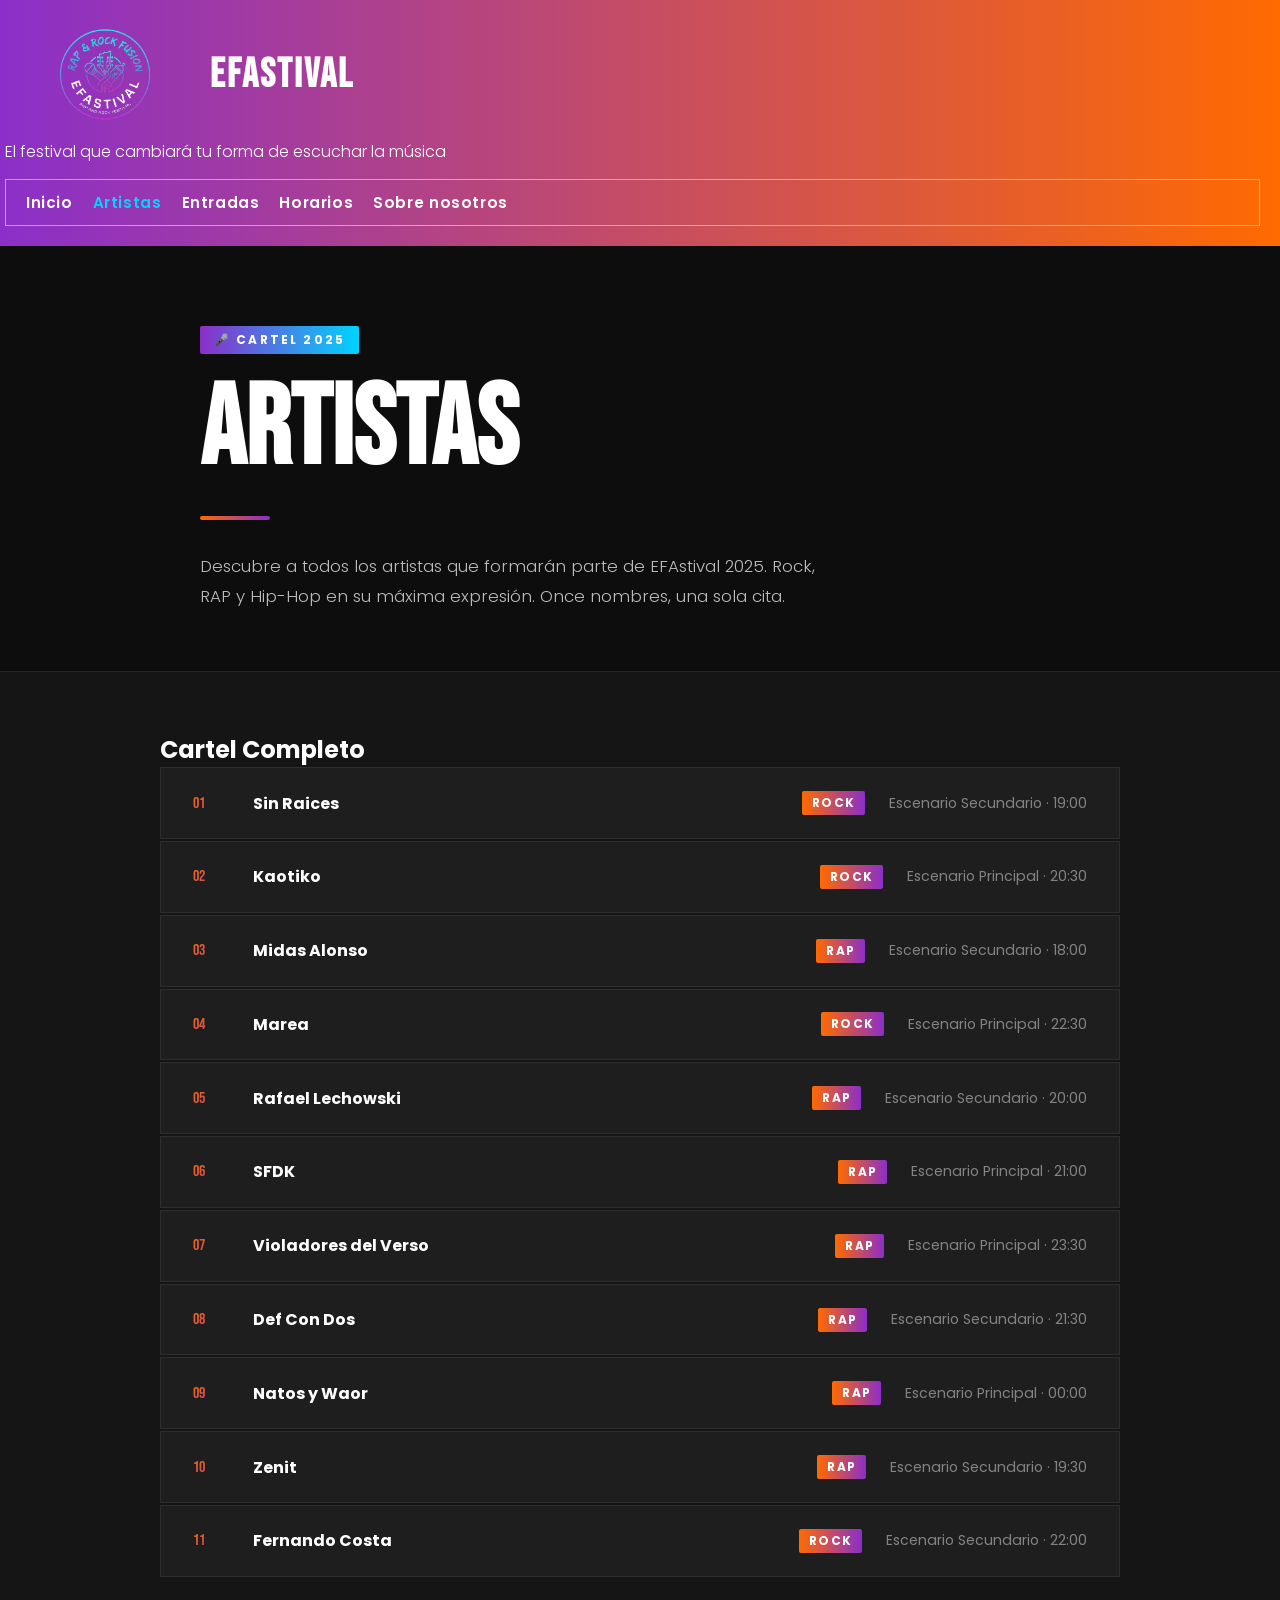
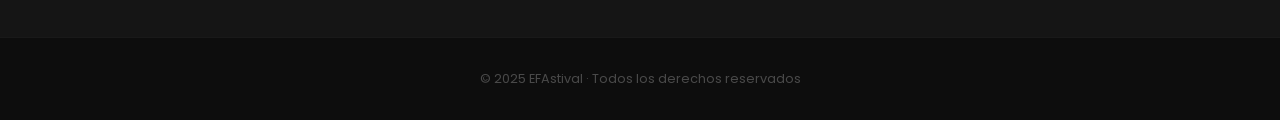
==== artistas.html @ 300b20e7 "Creo artistas.hmtl y le doy formato temporal y sujeto a cambios" ====
<!DOCTYPE html>
<html id="paginaArtistas" lang="es">
<head>
    <meta charset="UTF-8">
    <meta name="viewport" content="width=device-width, initial-scale=1.0">
    <title>EFAstival — Artistas</title>
    <link id="fuenteGoogle" href="https://fonts.googleapis.com/css2?family=Bebas+Neue&family=Poppins:wght@300;400;600;700&display=swap" rel="stylesheet">
    <link id="estilosPrincipales" rel="stylesheet" href="Css/styles.css">
</head>
<body id="cuerpo">

    <!-- HEADER -->
    <header id="cabecera">
        <div id="cabeceraTop">
            <img id="imgLogo" src="img/Gemini_Generated_Image_ssu0tbssu0tbssu0-removebg-preview.png" alt="Logo Efastival" />
            <h1 id="TituloPrincipal">EFASTIVAL</h1>
        </div>
        <p id="subtituloHeader">El festival que cambiará tu forma de escuchar la música</p>
        <nav id="navegacion">
            <ul id="menuNav">
                <li id="navInicio"><a id="enlaceInicio" href="index.html">Inicio</a></li>
                <li id="navArtistas"><a id="enlaceArtistas" href="artistas.html" class="nav-activo">Artistas</a></li>
                <li id="navEntradas"><a id="enlaceEntradas" href="entradas.html">Entradas</a></li>
                <li id="navHorarios"><a id="enlaceHorarios" href="horarios.html">Horarios</a></li>
                <li id="navSobreNosotros"><a id="enlaceSobreNosotros" href="sobreNosotros.html">Sobre nosotros</a></li>
            </ul>
        </nav>
    </header>

    <!-- HERO ARTISTAS -->
    <main id="contenidoArtistas">
        <span id="artistasEtiqueta">🎤 Cartel 2025</span>
        <h1 id="artistasTitulo">Artistas</h1>
        <div id="artistasDivisor"></div>
        <p id="artistasTexto">Descubre a todos los artistas que formarán parte de EFAstival 2025. Rock, RAP y Hip-Hop en su máxima expresión. Once nombres, una sola cita.</p>
    </main>

    <!-- SECCIÓN ARTISTAS -->
    <section id="seccionArtistas">
        <div id="artistasContenedor">
            <h2 id="artistasListaTitulo">Cartel Completo</h2>
            <ul id="listaArtistas">

                <li id="artistaSinRaices">
                    <span id="nombreSinRaices" class="artista-nombre">Sin Raices</span>
                    <span id="generoSinRaices" class="artista-genero">Rock</span>
                    <span id="escenarioSinRaices" class="artista-escenario">Escenario Secundario · 19:00</span>
                </li>

                <li id="artistaKaotiko">
                    <span id="nombreKaotiko" class="artista-nombre">Kaotiko</span>
                    <span id="generoKaotiko" class="artista-genero">Rock</span>
                    <span id="escenarioKaotiko" class="artista-escenario">Escenario Principal · 20:30</span>
                </li>

                <li id="artistaMidasAlonso">
                    <span id="nombreMidasAlonso" class="artista-nombre">Midas Alonso</span>
                    <span id="generoMidasAlonso" class="artista-genero">RAP</span>
                    <span id="escenarioMidasAlonso" class="artista-escenario">Escenario Secundario · 18:00</span>
                </li>

                <li id="artistaMarea">
                    <span id="nombreMarea" class="artista-nombre">Marea</span>
                    <span id="generoMarea" class="artista-genero">Rock</span>
                    <span id="escenarioMarea" class="artista-escenario">Escenario Principal · 22:30</span>
                </li>

                <li id="artistaRafaelLechowski">
                    <span id="nombreRafaelLechowski" class="artista-nombre">Rafael Lechowski</span>
                    <span id="generoRafaelLechowski" class="artista-genero">RAP</span>
                    <span id="escenarioRafaelLechowski" class="artista-escenario">Escenario Secundario · 20:00</span>
                </li>

                <li id="artistaSFDK">
                    <span id="nombreSFDK" class="artista-nombre">SFDK</span>
                    <span id="generoSFDK" class="artista-genero">RAP</span>
                    <span id="escenarioSFDK" class="artista-escenario">Escenario Principal · 21:00</span>
                </li>

                <li id="artistaVioladores">
                    <span id="nombreVioladores" class="artista-nombre">Violadores del Verso</span>
                    <span id="generoVioladores" class="artista-genero">RAP</span>
                    <span id="escenarioVioladores" class="artista-escenario">Escenario Principal · 23:30</span>
                </li>

                <li id="artistaDefConDos">
                    <span id="nombreDefConDos" class="artista-nombre">Def Con Dos</span>
                    <span id="generoDefConDos" class="artista-genero">RAP</span>
                    <span id="escenarioDefConDos" class="artista-escenario">Escenario Secundario · 21:30</span>
                </li>

                <li id="artistaNatosWaor">
                    <span id="nombreNatosWaor" class="artista-nombre">Natos y Waor</span>
                    <span id="generoNatosWaor" class="artista-genero">RAP</span>
                    <span id="escenarioNatosWaor" class="artista-escenario">Escenario Principal · 00:00</span>
                </li>

                <li id="artistaZenit">
                    <span id="nombreZenit" class="artista-nombre">Zenit</span>
                    <span id="generoZenit" class="artista-genero">RAP</span>
                    <span id="escenarioZenit" class="artista-escenario">Escenario Secundario · 19:30</span>
                </li>

                <li id="artistaFernandoCosta">
                    <span id="nombreFernandoCosta" class="artista-nombre">Fernando Costa</span>
                    <span id="generoFernandoCosta" class="artista-genero">Rock</span>
                    <span id="escenarioFernandoCosta" class="artista-escenario">Escenario Secundario · 22:00</span>
                </li>

            </ul>
        </div>
    </section>

    <!-- FOOTER -->
    <footer id="piePagina">
        <p id="copyright">© 2025 EFAstival · Todos los derechos reservados</p>
    </footer>

</body>
</html>
---- Css/styles.css ----
/* ============================================
   EFASTIVAL — styles.css
   ============================================ */

/* ── VARIABLES ── */
:root {
    --purple: #8b2fc9;
    --cyan: #00d4ff;
    --orange: #ff6a00;
    --white: #ffffff;
}

/* ── RESET ── */
* {
    margin: 0;
    padding: 0;
    box-sizing: border-box;
}

/* ── BODY ── */
#cuerpo {
    font-family: 'Poppins', sans-serif;
    background-color: #0d0d0d;
    color: var(--white);
    overflow-x: hidden;
}

/* ── HEADER ── */
#cabecera {
    display: flex;
    flex-direction: column;
    padding: 20px 20px 20px 5px;
    background: linear-gradient(270deg, #8b2fc9, #00d4ff, #ff6a00, #8b2fc9);
    background-size: 300% 300%;
    animation: gradiente 15s ease infinite;
}

#cabeceraTop {
    display: flex;
    align-items: center;
    gap: 5px;
}

#imgLogo {
    width: 200px;
    height: auto;
}

#TituloPrincipal {
    font-family: 'Bebas Neue', cursive;
    font-size: 2.5rem;
    margin: 0;
    letter-spacing: 0.05em;
}

#subtituloHeader {
    margin-top: 10px;
    font-size: 1rem;
    font-weight: 300;
}

/* ── NAV ── */
#navegacion {
    margin-top: 15px;
    border: 1px solid rgba(255, 255, 255, 0.5);
    padding: 10px 20px;
}

#menuNav {
    list-style: none;
    margin: 0;
    padding: 0;
    display: flex;
    gap: 20px;
}

#navInicio a,
#navArtistas a,
#navEntradas a,
#navHorarios a,
#navSobreNosotros a {
    text-decoration: none;
    color: inherit;
    font-weight: 600;
    font-size: 0.95rem;
    letter-spacing: 0.04em;
    transition: opacity 0.2s;
}

#navInicio a:hover,
#navArtistas a:hover,
#navEntradas a:hover,
#navHorarios a:hover,
#navSobreNosotros a:hover {
    opacity: 0.75;
}

/* ── MAIN / HERO ── */
#contenidoPrincipal {
    padding: 80px 40px 60px;
    max-width: 960px;
    margin: 0 auto;
}

#heroEtiqueta {
    display: inline-block;
    background: linear-gradient(90deg, var(--purple), var(--cyan));
    font-size: 0.75rem;
    font-weight: 700;
    letter-spacing: 0.18em;
    text-transform: uppercase;
    padding: 5px 14px;
    border-radius: 2px;
    margin-bottom: 1.5rem;
    animation: fadeIn 0.6s both;
}

#heroTitulo {
    font-family: 'Bebas Neue', cursive;
    font-size: clamp(3.5rem, 9vw, 7rem);
    line-height: 0.95;
    letter-spacing: 0.03em;
    text-transform: uppercase;
    animation: slideUp 0.8s cubic-bezier(0.16, 1, 0.3, 1) both;
    background: linear-gradient(90deg, var(--white) 40%, var(--cyan));
    -webkit-background-clip: text;
    -webkit-text-fill-color: transparent;
    background-clip: text;
}

#heroDivisor {
    width: 70px;
    height: 4px;
    background: linear-gradient(90deg, var(--orange), var(--purple));
    margin: 2rem 0;
    border-radius: 2px;
    animation: expandLine 0.9s 0.3s cubic-bezier(0.16, 1, 0.3, 1) both;
}

#heroTexto {
    max-width: 620px;
    font-size: 1.05rem;
    line-height: 1.75;
    color: rgba(255, 255, 255, 0.72);
    font-weight: 300;
    animation: slideUp 0.8s 0.15s cubic-bezier(0.16, 1, 0.3, 1) both;
}

#heroTagline {
    margin-top: 1.2rem;
    font-size: 0.9rem;
    font-weight: 700;
    letter-spacing: 0.14em;
    text-transform: uppercase;
    background: linear-gradient(90deg, var(--orange), var(--cyan));
    -webkit-background-clip: text;
    -webkit-text-fill-color: transparent;
    background-clip: text;
    animation: slideUp 0.8s 0.25s cubic-bezier(0.16, 1, 0.3, 1) both;
}

/* ── SECCIÓN FECHAS ── */
#seccionFechas {
    padding: 60px 40px;
    background: rgba(255, 255, 255, 0.03);
    border-top: 1px solid rgba(255, 255, 255, 0.07);
}

#fechasContenedor {
    max-width: 960px;
    margin: 0 auto;
}

#fechasTitulo {
    font-family: 'Bebas Neue', cursive;
    font-size: clamp(2rem, 5vw, 3.5rem);
    letter-spacing: 0.06em;
    text-transform: uppercase;
    margin-bottom: 2.5rem;
    position: relative;
    display: inline-block;
}

#fechasTitulo::after {
    content: '';
    position: absolute;
    bottom: -8px;
    left: 0;
    width: 100%;
    height: 3px;
    background: linear-gradient(90deg, var(--orange), var(--purple), transparent);
    border-radius: 2px;
}

#listaFechas {
    list-style: none;
    display: grid;
    gap: 2px;
    counter-reset: item;
}

#fechaZaragoza,
#fechaSevilla,
#fechaAlicante,
#fechaMadrid {
    counter-increment: item;
    background: rgba(255, 255, 255, 0.04);
    border: 1px solid rgba(255, 255, 255, 0.07);
    padding: 1.4rem 2rem;
    display: flex;
    align-items: center;
    gap: 1.5rem;
    font-size: 1.1rem;
    cursor: default;
    transition: background 0.25s, border-color 0.25s, transform 0.25s;
    position: relative;
    overflow: hidden;
}

#fechaZaragoza::before,
#fechaSevilla::before,
#fechaAlicante::before,
#fechaMadrid::before {
    content: counter(item, decimal-leading-zero);
    font-family: 'Bebas Neue', cursive;
    font-size: 1rem;
    letter-spacing: 0.1em;
    background: linear-gradient(135deg, var(--orange), var(--purple));
    -webkit-background-clip: text;
    -webkit-text-fill-color: transparent;
    background-clip: text;
    min-width: 36px;
}

#fechaZaragoza::after,
#fechaSevilla::after,
#fechaAlicante::after,
#fechaMadrid::after {
    content: '→';
    position: absolute;
    right: 2rem;
    opacity: 0;
    transform: translateX(-8px);
    transition: opacity 0.25s, transform 0.25s;
    color: var(--cyan);
}

#fechaZaragoza:hover,
#fechaSevilla:hover,
#fechaAlicante:hover,
#fechaMadrid:hover {
    background: rgba(139, 47, 201, 0.12);
    border-color: rgba(0, 212, 255, 0.3);
    transform: translateX(6px);
}

#fechaZaragoza:hover::after,
#fechaSevilla:hover::after,
#fechaAlicante:hover::after,
#fechaMadrid:hover::after {
    opacity: 1;
    transform: translateX(0);
}

/* Ciudades */
#ciudadZaragoza,
#ciudadSevilla,
#ciudadAlicante,
#ciudadMadrid {
    font-weight: 700;
    color: var(--white);
}

/* Fechas */
#dataZaragoza,
#dataSevilla,
#dataAlicante,
#dataMadrid {
    margin-left: auto;
    margin-right: 2.5rem;
    color: rgba(255, 255, 255, 0.45);
    font-size: 0.88rem;
    letter-spacing: 0.07em;
}

/* ── FOOTER ── */
#piePagina {
    text-align: center;
    padding: 2rem;
    border-top: 1px solid rgba(255, 255, 255, 0.05);
}

#copyright {
    font-size: 0.8rem;
    color: rgba(255, 255, 255, 0.25);
}

/* ── ANIMACIONES ── */
@keyframes gradiente {
    0%   { background-position: 0% 50%; }
    50%  { background-position: 100% 50%; }
    100% { background-position: 0% 50%; }
}

@keyframes slideUp {
    from { opacity: 0; transform: translateY(28px); }
    to   { opacity: 1; transform: translateY(0); }
}

@keyframes expandLine {
    from { width: 0; opacity: 0; }
    to   { width: 70px; opacity: 1; }
}

@keyframes fadeIn {
    from { opacity: 0; }
    to   { opacity: 1; }
}

/* ── RESPONSIVE ── */
@media (max-width: 600px) {
    #contenidoPrincipal,
    #seccionFechas {
        padding-left: 20px;
        padding-right: 20px;
    }

    #dataZaragoza,
    #dataSevilla,
    #dataAlicante,
    #dataMadrid {
        display: none;
    }

    #menuNav {
        flex-wrap: wrap;
        gap: 12px;
    }
}
/* ── HORARIOS ── */
#contenidoHorarios {
    padding: 80px 40px 60px;
    max-width: 960px;
    margin: 0 auto;
}

#horariosEtiqueta {
    display: inline-block;
    background: linear-gradient(90deg, var(--purple), var(--cyan));
    font-size: 0.75rem;
    font-weight: 700;
    letter-spacing: 0.18em;
    text-transform: uppercase;
    padding: 5px 14px;
    border-radius: 2px;
    margin-bottom: 1.5rem;
}

#horariosTitulo {
    font-family: 'Bebas Neue', cursive;
    font-size: clamp(3rem, 8vw, 6rem);
    line-height: 0.95;
    letter-spacing: 0.03em;
    background: linear-gradient(90deg, var(--white) 40%, var(--cyan));
    -webkit-background-clip: text;
    -webkit-text-fill-color: transparent;
    background-clip: text;
}

#horariosDivisor {
    width: 70px;
    height: 4px;
    background: linear-gradient(90deg, var(--orange), var(--purple));
    margin: 2rem 0;
    border-radius: 2px;
}

.horario-dia {
    margin-bottom: 3rem;
}

.dia-titulo {
    font-family: 'Bebas Neue', cursive;
    font-size: 1.8rem;
    letter-spacing: 0.06em;
    color: var(--cyan);
    margin-bottom: 1rem;
    border-bottom: 1px solid rgba(255,255,255,0.1);
    padding-bottom: 0.5rem;
}

.lista-horario {
    list-style: none;
    display: grid;
    gap: 2px;
}

.horario-item {
    display: flex;
    align-items: center;
    gap: 1.5rem;
    padding: 1.2rem 2rem;
    background: rgba(255,255,255,0.04);
    border: 1px solid rgba(255,255,255,0.07);
    transition: background 0.25s, border-color 0.25s, transform 0.25s;
}

.horario-item:hover {
    background: rgba(139, 47, 201, 0.12);
    border-color: rgba(0, 212, 255, 0.3);
    transform: translateX(6px);
}

.horario-hora {
    font-family: 'Bebas Neue', cursive;
    font-size: 1.2rem;
    color: var(--cyan);
    min-width: 60px;
    letter-spacing: 0.05em;
}

.horario-artista {
    font-weight: 600;
    font-size: 1rem;
    flex: 1;
}

.horario-escenario {
    font-size: 0.8rem;
    font-weight: 300;
    color: rgba(255,255,255,0.45);
    letter-spacing: 0.07em;
}

/* Enlace activo en nav */
.nav-activo {
    color: var(--cyan) !important;
}

@media (max-width: 600px) {
    #contenidoHorarios {
        padding-left: 20px;
        padding-right: 20px;
    }
    .horario-escenario {
        display: none;
    }
    .horario-item {
        padding: 1rem;
    }
}

/* ── SOBRE NOSOTROS ── */
#contenidoSobre {
    padding: 80px 40px 60px;
    max-width: 960px;
    margin: 0 auto;
}

#sobreEtiqueta {
    display: inline-block;
    background: linear-gradient(90deg, var(--purple), var(--cyan));
    font-size: 0.75rem;
    font-weight: 700;
    letter-spacing: 0.18em;
    text-transform: uppercase;
    padding: 5px 14px;
    border-radius: 2px;
    margin-bottom: 1.5rem;
    animation: fadeIn 0.6s both;
}

#sobreTitulo {
    font-family: 'Bebas Neue', cursive;
    font-size: clamp(3rem, 8vw, 6rem);
    line-height: 0.95;
    letter-spacing: 0.03em;
    text-transform: uppercase;
    animation: slideUp 0.8s cubic-bezier(0.16, 1, 0.3, 1) both;
    background: linear-gradient(90deg, var(--white) 40%, var(--cyan));
    -webkit-background-clip: text;
    -webkit-text-fill-color: transparent;
    background-clip: text;
}

#sobreDivisor {
    width: 70px;
    height: 4px;
    background: linear-gradient(90deg, var(--orange), var(--purple));
    margin: 2rem 0;
    border-radius: 2px;
    animation: expandLine 0.9s 0.3s cubic-bezier(0.16, 1, 0.3, 1) both;
}

#sobreIntro {
    max-width: 680px;
    font-size: 1.05rem;
    line-height: 1.75;
    color: rgba(255, 255, 255, 0.72);
    font-weight: 300;
    margin-bottom: 4rem;
    animation: slideUp 0.8s 0.15s cubic-bezier(0.16, 1, 0.3, 1) both;
}

/* ── MISIÓN / VISIÓN / VALORES ── */
#seccionMision {
    padding: 60px 40px;
    background: rgba(255, 255, 255, 0.03);
    border-top: 1px solid rgba(255, 255, 255, 0.07);
    border-bottom: 1px solid rgba(255, 255, 255, 0.07);
}

#misionContenedor {
    max-width: 960px;
    margin: 0 auto;
    display: grid;
    grid-template-columns: repeat(auto-fit, minmax(260px, 1fr));
    gap: 2px;
}

.mision-card {
    background: rgba(255, 255, 255, 0.04);
    border: 1px solid rgba(255, 255, 255, 0.07);
    padding: 2rem;
    transition: background 0.25s, border-color 0.25s, transform 0.25s;
}

.mision-card:hover {
    background: rgba(139, 47, 201, 0.12);
    border-color: rgba(0, 212, 255, 0.3);
    transform: translateY(-4px);
}

.mision-icono {
    font-size: 2rem;
    margin-bottom: 1rem;
    display: block;
}

.mision-titulo {
    font-family: 'Bebas Neue', cursive;
    font-size: 1.6rem;
    letter-spacing: 0.06em;
    color: var(--cyan);
    margin-bottom: 0.75rem;
}

.mision-texto {
    font-size: 0.95rem;
    line-height: 1.7;
    color: rgba(255, 255, 255, 0.65);
    font-weight: 300;
}

/* ── EQUIPO ── */
#seccionEquipo {
    padding: 60px 40px;
    max-width: 960px;
    margin: 0 auto;
}

#equipoTitulo {
    font-family: 'Bebas Neue', cursive;
    font-size: clamp(2rem, 5vw, 3.5rem);
    letter-spacing: 0.06em;
    text-transform: uppercase;
    margin-bottom: 2.5rem;
    position: relative;
    display: inline-block;
}

#equipoTitulo::after {
    content: '';
    position: absolute;
    bottom: -8px;
    left: 0;
    width: 100%;
    height: 3px;
    background: linear-gradient(90deg, var(--orange), var(--purple), transparent);
    border-radius: 2px;
}

#listaEquipo {
    list-style: none;
    display: grid;
    gap: 2px;
    counter-reset: miembro;
}

.equipo-miembro {
    counter-increment: miembro;
    background: rgba(255, 255, 255, 0.04);
    border: 1px solid rgba(255, 255, 255, 0.07);
    padding: 1.4rem 2rem;
    display: flex;
    align-items: center;
    gap: 1.5rem;
    transition: background 0.25s, border-color 0.25s, transform 0.25s;
    position: relative;
    overflow: hidden;
}

.equipo-miembro::before {
    content: counter(miembro, decimal-leading-zero);
    font-family: 'Bebas Neue', cursive;
    font-size: 1rem;
    letter-spacing: 0.1em;
    background: linear-gradient(135deg, var(--orange), var(--purple));
    -webkit-background-clip: text;
    -webkit-text-fill-color: transparent;
    background-clip: text;
    min-width: 36px;
}

.equipo-miembro::after {
    content: '→';
    position: absolute;
    right: 2rem;
    opacity: 0;
    transform: translateX(-8px);
    transition: opacity 0.25s, transform 0.25s;
    color: var(--cyan);
}

.equipo-miembro:hover {
    background: rgba(139, 47, 201, 0.12);
    border-color: rgba(0, 212, 255, 0.3);
    transform: translateX(6px);
}

.equipo-miembro:hover::after {
    opacity: 1;
    transform: translateX(0);
}

.miembro-nombre {
    font-weight: 700;
    color: var(--white);
    font-size: 1rem;
    flex: 1;
}

.miembro-rol {
    margin-left: auto;
    margin-right: 2.5rem;
    color: rgba(255, 255, 255, 0.45);
    font-size: 0.88rem;
    letter-spacing: 0.07em;
}

@media (max-width: 600px) {
    #contenidoSobre,
    #seccionMision,
    #seccionEquipo {
        padding-left: 20px;
        padding-right: 20px;
    }

    .miembro-rol {
        display: none;
    }

    #misionContenedor {
        grid-template-columns: 1fr;
    }
}

.spotify-sidebar{

    width: 300px;
    background-color: #121212; 
    padding: 15px;
    border-radius: 12px;
    box-shadow: 0px 4px 10px rgba(0, 0, 0, 0.3);
    color: #fff;
    align-items: right;

}

/* ── ENTRADAS ── */
#contenidoEntradas {
    padding: 80px 40px 60px;
    max-width: 960px;
    margin: 0 auto;
}

#tituloEntradas {
    font-family: 'Bebas Neue', cursive;
    font-size: clamp(3rem, 8vw, 6rem);
    line-height: 0.95;
    letter-spacing: 0.03em;
    text-transform: uppercase;
    animation: slideUp 0.8s cubic-bezier(0.16, 1, 0.3, 1) both;
    background: linear-gradient(90deg, var(--white) 40%, var(--cyan));
    -webkit-background-clip: text;
    -webkit-text-fill-color: transparent;
    background-clip: text;
    margin-bottom: 2.5rem;
}

/* ── Subtítulos de sección ── */
#entradasSolaFecha,
#entradasAbono {
    margin-bottom: 60px;
}

#entradasAbono {
    margin-top: 60px;
    padding-top: 60px;
    border-top: 1px solid rgba(255, 255, 255, 0.07);
}

#tituloSolaFecha,
#tituloAbonos {
    font-family: 'Bebas Neue', cursive;
    font-size: clamp(1.8rem, 4vw, 2.8rem);
    letter-spacing: 0.06em;
    text-transform: uppercase;
    margin-bottom: 1.5rem;
    position: relative;
    display: inline-block;
    color: var(--white);
}

#tituloSolaFecha::after,
#tituloAbonos::after {
    content: '';
    position: absolute;
    bottom: -6px;
    left: 0;
    width: 100%;
    height: 3px;
    background: linear-gradient(90deg, var(--orange), var(--purple), transparent);
    border-radius: 2px;
}

/* ── Tablas ── */
#tablaEntradas,
#tablaAbonos {
    width: 100%;
    border-collapse: collapse;
    font-size: 0.95rem;
    animation: fadeIn 0.6s 0.2s both;
}

#tablaEntradas th,
#tablaAbonos th {
    font-family: 'Bebas Neue', cursive;
    font-size: 1.1rem;
    letter-spacing: 0.1em;
    text-transform: uppercase;
    text-align: left;
    padding: 1rem 1.5rem;
    background: rgba(255, 255, 255, 0.06);
    border-bottom: 2px solid rgba(0, 212, 255, 0.4);
    color: var(--cyan);
}

#tablaEntradas td,
#tablaAbonos td {
    padding: 1.2rem 1.5rem;
    border-bottom: 1px solid rgba(255, 255, 255, 0.07);
    color: rgba(255, 255, 255, 0.72);
    font-weight: 300;
    line-height: 1.6;
    vertical-align: top;
}

#tablaEntradas td:first-child,
#tablaAbonos td:first-child {
    font-weight: 700;
    color: var(--white);
    white-space: nowrap;
}

#tablaEntradas td:nth-child(2),
#tablaAbonos td:nth-child(2) {
    font-family: 'Bebas Neue', cursive;
    font-size: 1.3rem;
    letter-spacing: 0.05em;
    background: linear-gradient(135deg, var(--orange), var(--purple));
    -webkit-background-clip: text;
    -webkit-text-fill-color: transparent;
    background-clip: text;
    white-space: nowrap;
}

#tablaEntradas tr:not(:first-child),
#tablaAbonos tr:not(:first-child) {
    background: rgba(255, 255, 255, 0.03);
    border: 1px solid rgba(255, 255, 255, 0.07);
    transition: background 0.25s, border-color 0.25s;
}

#tablaEntradas tr:not(:first-child):hover,
#tablaAbonos tr:not(:first-child):hover {
    background: rgba(139, 47, 201, 0.12);
    border-color: rgba(0, 212, 255, 0.3);
}

@media (max-width: 600px) {
    #contenidoEntradas {
        padding-left: 20px;
        padding-right: 20px;
    }

    #entradasAbono {
        margin-top: 40px;
        padding-top: 40px;
    }

    #tablaEntradas th,
    #tablaEntradas td,
    #tablaAbonos th,
    #tablaAbonos td {
        padding: 0.9rem 1rem;
    }

    #tablaEntradas th:last-child,
    #tablaEntradas td:last-child,
    #tablaAbonos th:last-child,
    #tablaAbonos td:last-child {
        display: none;
    }
}
/* ── ARTISTAS ── */
#contenidoArtistas {
    padding: 80px 40px 60px;
    max-width: 960px;
    margin: 0 auto;
}

#artistasEtiqueta {
    display: inline-block;
    background: linear-gradient(90deg, var(--purple), var(--cyan));
    font-size: 0.75rem;
    font-weight: 700;
    letter-spacing: 0.18em;
    text-transform: uppercase;
    padding: 5px 14px;
    border-radius: 2px;
    margin-bottom: 1.5rem;
}

#artistasTitulo {
    font-family: 'Bebas Neue', cursive;
    font-size: clamp(3.5rem, 9vw, 7rem);
    line-height: 0.95;
    background: linear-gradient(90deg, var(--white) 40%, var(--cyan));
    -webkit-background-clip: text;
    -webkit-text-fill-color: transparent;
    background-clip: text;
}

#artistasDivisor {
    width: 70px;
    height: 4px;
    background: linear-gradient(90deg, var(--orange), var(--purple));
    margin: 2rem 0;
    border-radius: 2px;
}

#artistasTexto {
    max-width: 620px;
    font-size: 1.05rem;
    line-height: 1.75;
    color: rgba(255, 255, 255, 0.72);
    font-weight: 300;
}

#seccionArtistas {
    padding: 60px 40px;
    background: rgba(255, 255, 255, 0.03);
    border-top: 1px solid rgba(255, 255, 255, 0.07);
}

#artistasContenedor {
    max-width: 960px;
    margin: 0 auto;
}

#listaArtistas {
    list-style: none;
    display: grid;
    gap: 2px;
    counter-reset: artista;
}

#listaArtistas li {
    counter-increment: artista;
    background: rgba(255, 255, 255, 0.04);
    border: 1px solid rgba(255, 255, 255, 0.07);
    padding: 1.4rem 2rem;
    display: flex;
    align-items: center;
    gap: 1.5rem;
    transition: background 0.25s, border-color 0.25s, transform 0.25s;
}

#listaArtistas li::before {
    content: counter(artista, decimal-leading-zero);
    font-family: 'Bebas Neue', cursive;
    font-size: 1rem;
    background: linear-gradient(135deg, var(--orange), var(--purple));
    -webkit-background-clip: text;
    -webkit-text-fill-color: transparent;
    background-clip: text;
    min-width: 36px;
}

#listaArtistas li:hover {
    background: rgba(139, 47, 201, 0.12);
    border-color: rgba(0, 212, 255, 0.3);
    transform: translateX(6px);
}

.artista-nombre {
    font-weight: 700;
    flex: 1;
}

.artista-genero {
    font-size: 0.75rem;
    font-weight: 700;
    letter-spacing: 0.1em;
    text-transform: uppercase;
    padding: 3px 10px;
    border-radius: 2px;
    background: linear-gradient(90deg, var(--orange), var(--purple));
}

.artista-escenario {
    color: rgba(255, 255, 255, 0.45);
    font-size: 0.88rem;
}

@media (max-width: 600px) {
    #contenidoArtistas,
    #seccionArtistas {
        padding-left: 20px;
        padding-right: 20px;
    }

    .artista-escenario {
        display: none;
    }
}
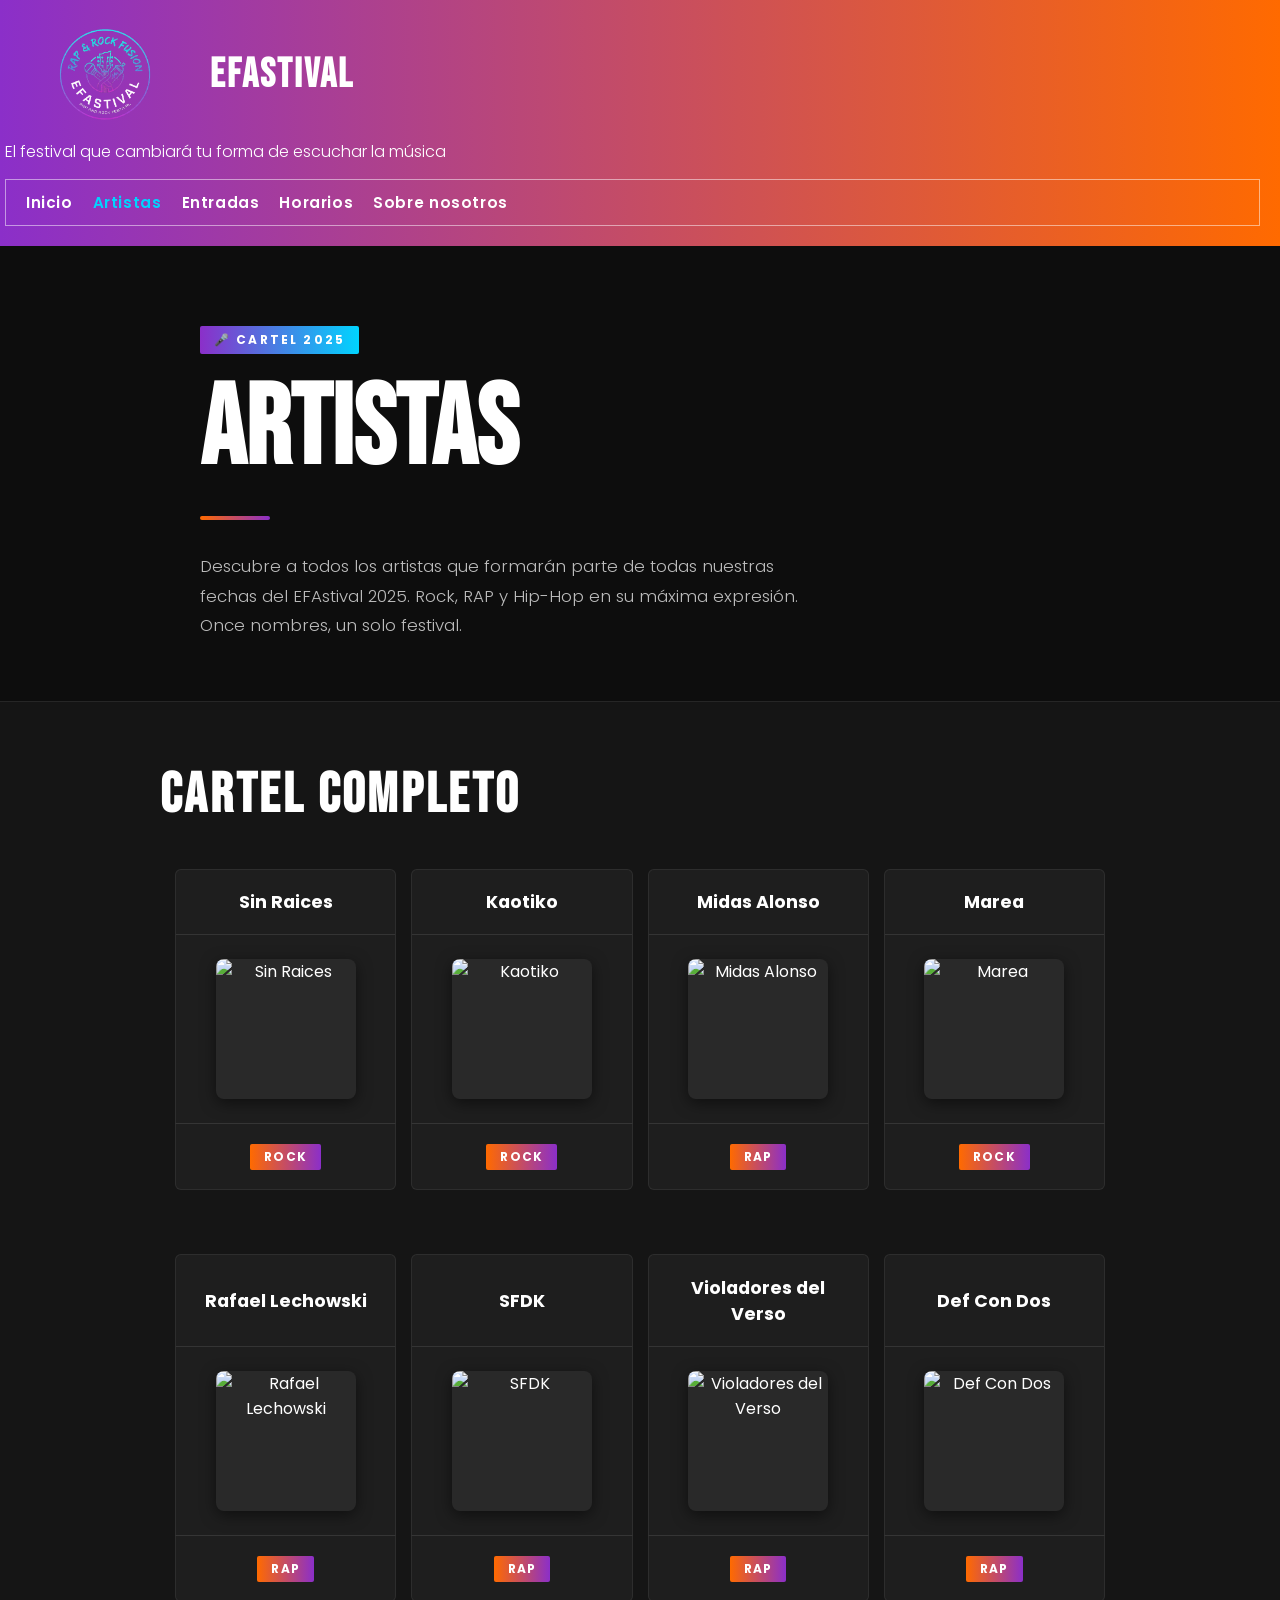
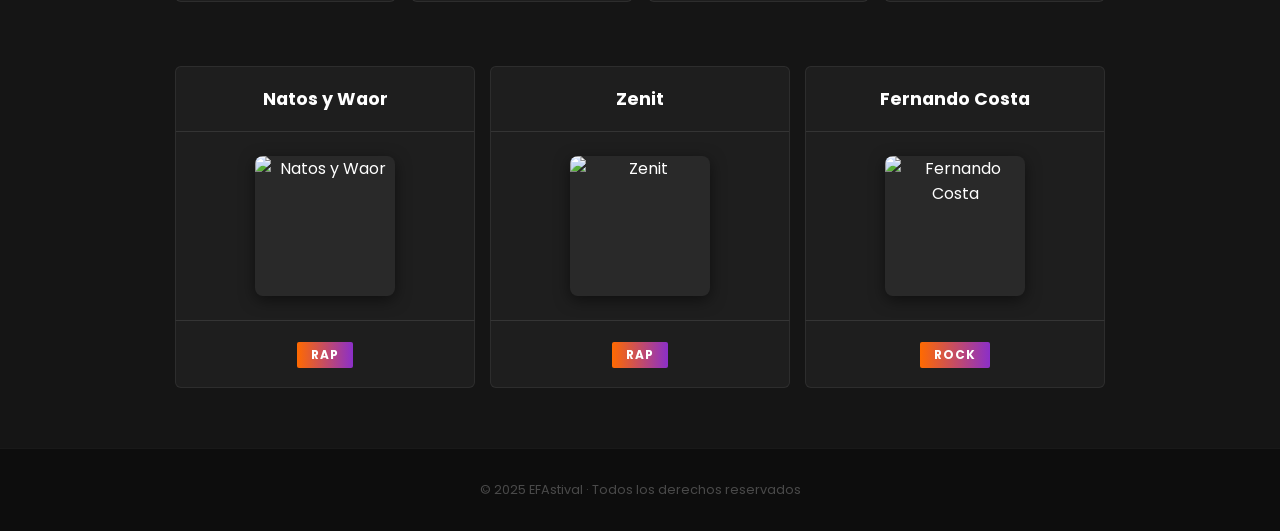
==== commit 4aa2c53e: "Hago que commits aparezca como una tabla" ====
--- a/artistas.html
+++ b/artistas.html
@@ -32,84 +32,85 @@
         <span id="artistasEtiqueta">🎤 Cartel 2025</span>
         <h1 id="artistasTitulo">Artistas</h1>
         <div id="artistasDivisor"></div>
-        <p id="artistasTexto">Descubre a todos los artistas que formarán parte de EFAstival 2025. Rock, RAP y Hip-Hop en su máxima expresión. Once nombres, una sola cita.</p>
+        <p id="artistasTexto">Descubre a todos los artistas que formarán parte de todas nuestras fechas del EFAstival 2025. Rock, RAP y Hip-Hop en su máxima expresión. Once nombres, un solo festival.</p>
     </main>
 
     <!-- SECCIÓN ARTISTAS -->
-    <section id="seccionArtistas">
+    <article id="seccionArtistas">
         <div id="artistasContenedor">
             <h2 id="artistasListaTitulo">Cartel Completo</h2>
-            <ul id="listaArtistas">
+            
+            <div class="tablas-artistas-wrapper">
 
-                <li id="artistaSinRaices">
-                    <span id="nombreSinRaices" class="artista-nombre">Sin Raices</span>
-                    <span id="generoSinRaices" class="artista-genero">Rock</span>
-                    <span id="escenarioSinRaices" class="artista-escenario">Escenario Secundario · 19:00</span>
-                </li>
+                <table class="tabla-artistas-horizontal">
+                    <tbody>
+                        <tr class="fila-nombres">
+                            <td class="artista-nombre">Sin Raices</td>
+                            <td class="artista-nombre">Kaotiko</td>
+                            <td class="artista-nombre">Midas Alonso</td>
+                            <td class="artista-nombre">Marea</td>
+                        </tr>
+                        <tr class="fila-imagenes">
+                            <td class="artista-foto"><img src="ruta-de-tu-imagen.jpg" alt="Sin Raices"></td>
+                            <td class="artista-foto"><img src="ruta-de-tu-imagen.jpg" alt="Kaotiko"></td>
+                            <td class="artista-foto"><img src="ruta-de-tu-imagen.jpg" alt="Midas Alonso"></td>
+                            <td class="artista-foto"><img src="ruta-de-tu-imagen.jpg" alt="Marea"></td>
+                        </tr>
+                        <tr class="fila-generos">
+                            <td><span class="artista-genero">Rock</span></td>
+                            <td><span class="artista-genero">Rock</span></td>
+                            <td><span class="artista-genero">RAP</span></td>
+                            <td><span class="artista-genero">Rock</span></td>
+                        </tr>
+                    </tbody>
+                </table>
 
-                <li id="artistaKaotiko">
-                    <span id="nombreKaotiko" class="artista-nombre">Kaotiko</span>
-                    <span id="generoKaotiko" class="artista-genero">Rock</span>
-                    <span id="escenarioKaotiko" class="artista-escenario">Escenario Principal · 20:30</span>
-                </li>
+                <table class="tabla-artistas-horizontal">
+                    <tbody>
+                        <tr class="fila-nombres">
+                            <td class="artista-nombre">Rafael Lechowski</td>
+                            <td class="artista-nombre">SFDK</td>
+                            <td class="artista-nombre">Violadores del Verso</td>
+                            <td class="artista-nombre">Def Con Dos</td>
+                        </tr>
+                        <tr class="fila-imagenes">
+                            <td class="artista-foto"><img src="ruta-de-tu-imagen.jpg" alt="Rafael Lechowski"></td>
+                            <td class="artista-foto"><img src="ruta-de-tu-imagen.jpg" alt="SFDK"></td>
+                            <td class="artista-foto"><img src="ruta-de-tu-imagen.jpg" alt="Violadores del Verso"></td>
+                            <td class="artista-foto"><img src="ruta-de-tu-imagen.jpg" alt="Def Con Dos"></td>
+                        </tr>
+                        <tr class="fila-generos">
+                            <td><span class="artista-genero">RAP</span></td>
+                            <td><span class="artista-genero">RAP</span></td>
+                            <td><span class="artista-genero">RAP</span></td>
+                            <td><span class="artista-genero">RAP</span></td>
+                        </tr>
+                    </tbody>
+                </table>
 
-                <li id="artistaMidasAlonso">
-                    <span id="nombreMidasAlonso" class="artista-nombre">Midas Alonso</span>
-                    <span id="generoMidasAlonso" class="artista-genero">RAP</span>
-                    <span id="escenarioMidasAlonso" class="artista-escenario">Escenario Secundario · 18:00</span>
-                </li>
+                <table class="tabla-artistas-horizontal">
+                    <tbody>
+                        <tr class="fila-nombres">
+                            <td class="artista-nombre">Natos y Waor</td>
+                            <td class="artista-nombre">Zenit</td>
+                            <td class="artista-nombre">Fernando Costa</td>
+                        </tr>
+                        <tr class="fila-imagenes">
+                            <td class="artista-foto"><img src="ruta-de-tu-imagen.jpg" alt="Natos y Waor"></td>
+                            <td class="artista-foto"><img src="ruta-de-tu-imagen.jpg" alt="Zenit"></td>
+                            <td class="artista-foto"><img src="ruta-de-tu-imagen.jpg" alt="Fernando Costa"></td>
+                        </tr>
+                        <tr class="fila-generos">
+                            <td><span class="artista-genero">RAP</span></td>
+                            <td><span class="artista-genero">RAP</span></td>
+                            <td><span class="artista-genero">Rock</span></td>
+                        </tr>
+                    </tbody>
+                </table>
 
-                <li id="artistaMarea">
-                    <span id="nombreMarea" class="artista-nombre">Marea</span>
-                    <span id="generoMarea" class="artista-genero">Rock</span>
-                    <span id="escenarioMarea" class="artista-escenario">Escenario Principal · 22:30</span>
-                </li>
-
-                <li id="artistaRafaelLechowski">
-                    <span id="nombreRafaelLechowski" class="artista-nombre">Rafael Lechowski</span>
-                    <span id="generoRafaelLechowski" class="artista-genero">RAP</span>
-                    <span id="escenarioRafaelLechowski" class="artista-escenario">Escenario Secundario · 20:00</span>
-                </li>
-
-                <li id="artistaSFDK">
-                    <span id="nombreSFDK" class="artista-nombre">SFDK</span>
-                    <span id="generoSFDK" class="artista-genero">RAP</span>
-                    <span id="escenarioSFDK" class="artista-escenario">Escenario Principal · 21:00</span>
-                </li>
-
-                <li id="artistaVioladores">
-                    <span id="nombreVioladores" class="artista-nombre">Violadores del Verso</span>
-                    <span id="generoVioladores" class="artista-genero">RAP</span>
-                    <span id="escenarioVioladores" class="artista-escenario">Escenario Principal · 23:30</span>
-                </li>
-
-                <li id="artistaDefConDos">
-                    <span id="nombreDefConDos" class="artista-nombre">Def Con Dos</span>
-                    <span id="generoDefConDos" class="artista-genero">RAP</span>
-                    <span id="escenarioDefConDos" class="artista-escenario">Escenario Secundario · 21:30</span>
-                </li>
-
-                <li id="artistaNatosWaor">
-                    <span id="nombreNatosWaor" class="artista-nombre">Natos y Waor</span>
-                    <span id="generoNatosWaor" class="artista-genero">RAP</span>
-                    <span id="escenarioNatosWaor" class="artista-escenario">Escenario Principal · 00:00</span>
-                </li>
-
-                <li id="artistaZenit">
-                    <span id="nombreZenit" class="artista-nombre">Zenit</span>
-                    <span id="generoZenit" class="artista-genero">RAP</span>
-                    <span id="escenarioZenit" class="artista-escenario">Escenario Secundario · 19:30</span>
-                </li>
-
-                <li id="artistaFernandoCosta">
-                    <span id="nombreFernandoCosta" class="artista-nombre">Fernando Costa</span>
-                    <span id="generoFernandoCosta" class="artista-genero">Rock</span>
-                    <span id="escenarioFernandoCosta" class="artista-escenario">Escenario Secundario · 22:00</span>
-                </li>
-
-            </ul>
+            </div>
         </div>
-    </section>
+    </article>
 
     <!-- FOOTER -->
     <footer id="piePagina">
--- a/Css/styles.css
+++ b/Css/styles.css
@@ -823,6 +823,8 @@
         display: none;
     }
 }
+
+
 /* ── ARTISTAS ── */
 #contenidoArtistas {
     padding: 80px 40px 60px;
@@ -879,59 +881,108 @@
     margin: 0 auto;
 }
 
-#listaArtistas {
-    list-style: none;
-    display: grid;
-    gap: 2px;
-    counter-reset: artista;
-}
-
-#listaArtistas li {
-    counter-increment: artista;
+#artistasListaTitulo {
+    font-family: 'Bebas Neue', cursive;
+    font-size: clamp(2rem, 5vw, 3.5rem);
+    letter-spacing: 0.06em;
+    text-transform: uppercase;
+    margin-bottom: 2.5rem;
+}
+
+/* Contenedor de las tablas horizontales */
+.tablas-artistas-wrapper {
+    display: flex;
+    flex-direction: column;
+    gap: 4rem; /* Separación entre bloques de tablas */
+}
+
+.tabla-artistas-horizontal {
+    width: 100%;
+    table-layout: fixed; /* Fuerza a que todas las columnas midan exactamente lo mismo */
+    border-collapse: separate;
+    border-spacing: 15px 0; /* Espaciado horizontal entre las columnas de los artistas */
+    background: transparent;
+}
+
+/* Estilos de las celdas (Cajas de los artistas) */
+.tabla-artistas-horizontal td {
+    text-align: center;
+    vertical-align: middle;
+    padding: 1.2rem 1rem;
     background: rgba(255, 255, 255, 0.04);
-    border: 1px solid rgba(255, 255, 255, 0.07);
-    padding: 1.4rem 2rem;
-    display: flex;
-    align-items: center;
-    gap: 1.5rem;
-    transition: background 0.25s, border-color 0.25s, transform 0.25s;
-}
-
-#listaArtistas li::before {
-    content: counter(artista, decimal-leading-zero);
-    font-family: 'Bebas Neue', cursive;
-    font-size: 1rem;
-    background: linear-gradient(135deg, var(--orange), var(--purple));
-    -webkit-background-clip: text;
-    -webkit-text-fill-color: transparent;
-    background-clip: text;
-    min-width: 36px;
-}
-
-#listaArtistas li:hover {
-    background: rgba(139, 47, 201, 0.12);
-    border-color: rgba(0, 212, 255, 0.3);
-    transform: translateX(6px);
-}
-
-.artista-nombre {
+    border-left: 1px solid rgba(255, 255, 255, 0.07);
+    border-right: 1px solid rgba(255, 255, 255, 0.07);
+}
+
+/* Separadores internos para Nombre / Imagen / Genero */
+.fila-nombres td {
+    font-family: 'Poppins', sans-serif;
     font-weight: 700;
-    flex: 1;
-}
-
+    font-size: 1.1rem;
+    color: var(--white);
+    border-top: 1px solid rgba(255, 255, 255, 0.07);
+    border-bottom: 1px solid rgba(255, 255, 255, 0.1); /* Línea divisoria inferior ---------- */
+    border-radius: 6px 6px 0 0;
+}
+
+.fila-imagenes td {
+    border-bottom: 1px solid rgba(255, 255, 255, 0.1); /* Línea divisoria inferior ---------- */
+    padding: 1.5rem 1rem;
+}
+
+.fila-generos td {
+    border-bottom: 1px solid rgba(255, 255, 255, 0.07);
+    border-radius: 0 0 6px 6px;
+}
+
+/* Control de la imagen futura */
+.artista-foto img {
+    width: 100%;
+    max-width: 140px; /* Tamaño máximo de la foto en la columna */
+    aspect-ratio: 1 / 1; /* Forzamos a que sea perfectamente cuadrada */
+    object-fit: cover;
+    border-radius: 8px;
+    margin: 0 auto;
+    display: block;
+    background-color: rgba(255, 255, 255, 0.05);
+    box-shadow: 0 4px 15px rgba(0, 0, 0, 0.5);
+}
+
+/* Etiqueta del género musical */
 .artista-genero {
+    display: inline-block;
     font-size: 0.75rem;
     font-weight: 700;
     letter-spacing: 0.1em;
     text-transform: uppercase;
-    padding: 3px 10px;
+    padding: 4px 14px;
     border-radius: 2px;
     background: linear-gradient(90deg, var(--orange), var(--purple));
-}
-
-.artista-escenario {
-    color: rgba(255, 255, 255, 0.45);
-    font-size: 0.88rem;
+    color: var(--white);
+}
+
+/* Animación Hover en la columna completa (Efecto festivalero al pasar el ratón) */
+/* Como no podemos hacer hover a una columna nativa fácilmente, iluminamos las celdas alineadas */
+.tabla-artistas-horizontal tr:hover td {
+    background: rgba(139, 47, 201, 0.08);
+}
+
+/* Ajuste Responsivo para móviles */
+@media (max-width: 768px) {
+    .tabla-artistas-horizontal {
+        display: block;
+        overflow-x: auto; /* Si la pantalla es muy chica, permite scroll horizontal suave en el bloque */
+        white-space: nowrap;
+    }
+    
+    .tabla-artistas-horizontal tbody {
+        display: table;
+        width: 100%;
+    }
+    
+    .tabla-artistas-horizontal td {
+        min-width: 160px; /* Evita que las columnas se aplasten en pantallas pequeñas */
+    }
 }
 
 @media (max-width: 600px) {
@@ -940,8 +991,4 @@
         padding-left: 20px;
         padding-right: 20px;
     }
-
-    .artista-escenario {
-        display: none;
-    }
 }
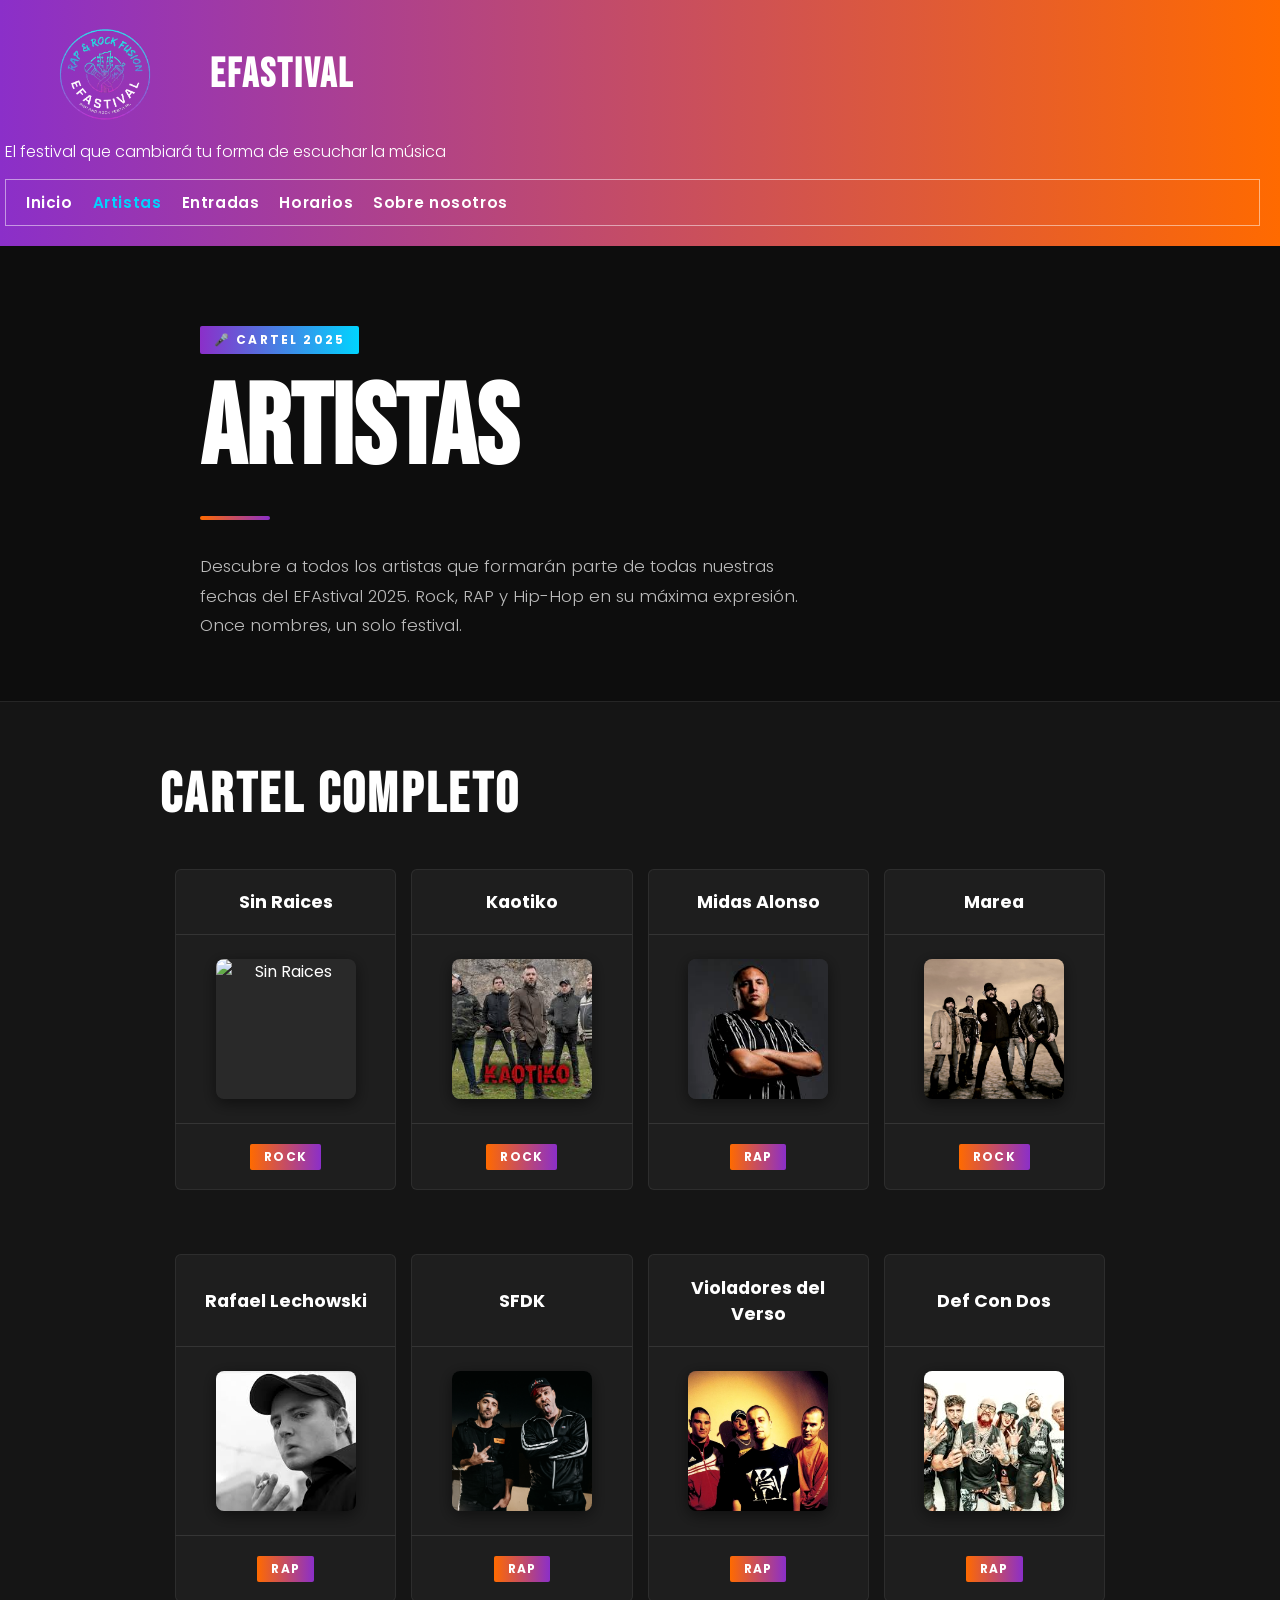
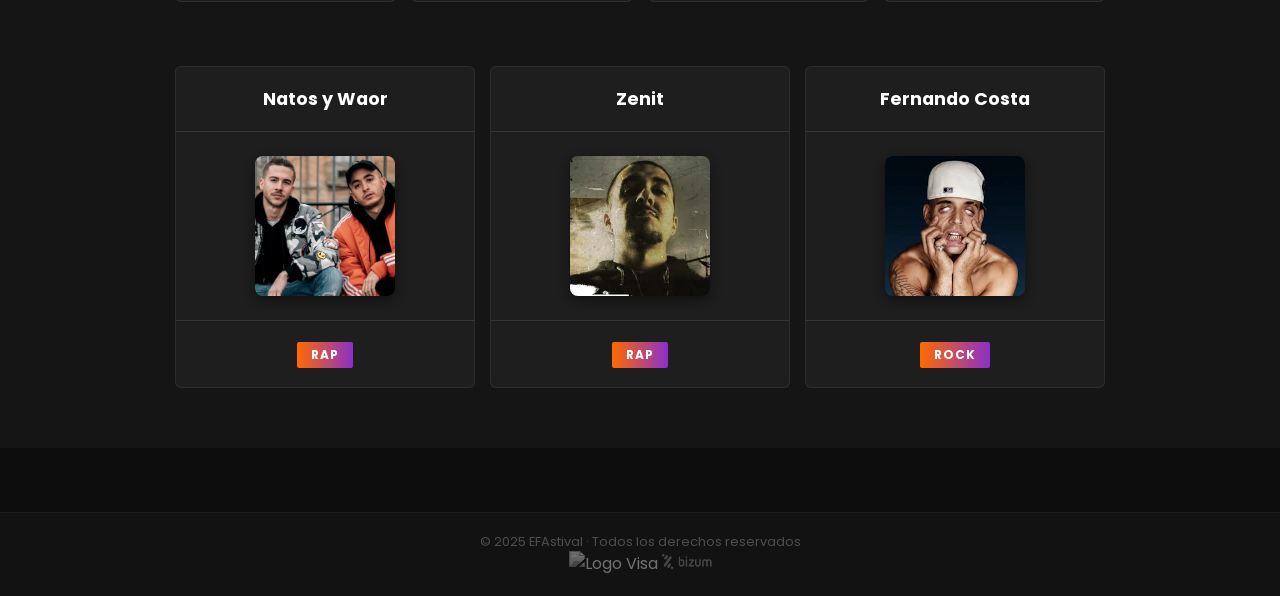
==== commit 7a80319e: "Cambio el Css a varios, uno por cada HTML" ====
--- a/artistas.html
+++ b/artistas.html
@@ -5,7 +5,8 @@
     <meta name="viewport" content="width=device-width, initial-scale=1.0">
     <title>EFAstival — Artistas</title>
     <link id="fuenteGoogle" href="https://fonts.googleapis.com/css2?family=Bebas+Neue&family=Poppins:wght@300;400;600;700&display=swap" rel="stylesheet">
-    <link id="estilosPrincipales" rel="stylesheet" href="Css/styles.css">
+    <link id="estilosPrincipales" rel="stylesheet" href="Css/styles-global.css">
+    <link id="estilosArtistas" rel="stylesheet" href="Css/styles-artistas.css">
 </head>
 <body id="cuerpo">
 
@@ -51,10 +52,10 @@
                             <td class="artista-nombre">Marea</td>
                         </tr>
                         <tr class="fila-imagenes">
-                            <td class="artista-foto"><img src="ruta-de-tu-imagen.jpg" alt="Sin Raices"></td>
-                            <td class="artista-foto"><img src="ruta-de-tu-imagen.jpg" alt="Kaotiko"></td>
-                            <td class="artista-foto"><img src="ruta-de-tu-imagen.jpg" alt="Midas Alonso"></td>
-                            <td class="artista-foto"><img src="ruta-de-tu-imagen.jpg" alt="Marea"></td>
+                            <td class="artista-foto img"><img src="img/SInRaices.jpg" alt="Sin Raices"></td>
+                            <td class="artista-foto img"><img src="img/kaotiko.jpg" alt="Kaotiko"></td>
+                            <td class="artista-foto img"><img src="img/MidasAlonso.jpg" alt="Midas Alonso"></td>
+                            <td class="artista-foto img"><img src="img/marea-bio.jpg" alt="Marea"></td>
                         </tr>
                         <tr class="fila-generos">
                             <td><span class="artista-genero">Rock</span></td>
@@ -74,10 +75,10 @@
                             <td class="artista-nombre">Def Con Dos</td>
                         </tr>
                         <tr class="fila-imagenes">
-                            <td class="artista-foto"><img src="ruta-de-tu-imagen.jpg" alt="Rafael Lechowski"></td>
-                            <td class="artista-foto"><img src="ruta-de-tu-imagen.jpg" alt="SFDK"></td>
-                            <td class="artista-foto"><img src="ruta-de-tu-imagen.jpg" alt="Violadores del Verso"></td>
-                            <td class="artista-foto"><img src="ruta-de-tu-imagen.jpg" alt="Def Con Dos"></td>
+                            <td class="artista-foto img"><img src="img/RafaelLechowski.jpg" alt="Rafael Lechowski"></td>
+                            <td class="artista-foto img"><img src="img/Sfdk_.jpg" alt="SFDK"></td>
+                            <td class="artista-foto img"><img src="img/VdV.jpg" alt="Violadores del Verso"></td>
+                            <td class="artista-foto img"><img src="img/DefConDos.jpg" alt="Def Con Dos"></td>
                         </tr>
                         <tr class="fila-generos">
                             <td><span class="artista-genero">RAP</span></td>
@@ -96,9 +97,9 @@
                             <td class="artista-nombre">Fernando Costa</td>
                         </tr>
                         <tr class="fila-imagenes">
-                            <td class="artista-foto"><img src="ruta-de-tu-imagen.jpg" alt="Natos y Waor"></td>
-                            <td class="artista-foto"><img src="ruta-de-tu-imagen.jpg" alt="Zenit"></td>
-                            <td class="artista-foto"><img src="ruta-de-tu-imagen.jpg" alt="Fernando Costa"></td>
+                            <td class="artista-foto img"><img src="img/NatosyWaor.jpeg" alt="Natos y Waor"></td>
+                            <td class="artista-foto img"><img src="img/Zenit.jpg" alt="Zenit"></td>
+                            <td class="artista-foto img"><img src="img/FernandoCosta.jpg" alt="Fernando Costa"></td>
                         </tr>
                         <tr class="fila-generos">
                             <td><span class="artista-genero">RAP</span></td>
@@ -115,7 +116,9 @@
     <!-- FOOTER -->
     <footer id="piePagina">
         <p id="copyright">© 2025 EFAstival · Todos los derechos reservados</p>
+        <img id="imgVisa" src="img/visa.png" alt="Logo Visa" />
+        <img id="imgBizum" src="img/Bizum.png" alt="Logo Bizum" />
     </footer>
 
-</body>
+</body> 
 </html>
--- a/Css/styles-global.css
+++ b/Css/styles-global.css
@@ -0,0 +1,174 @@
+/* ============================================
+   EFASTIVAL — styles-global.css
+   Estilos compartidos por todas las páginas
+   ============================================ */
+ 
+/* ── VARIABLES ── */
+:root {
+    --purple: #8b2fc9;
+    --cyan: #00d4ff;
+    --orange: #ff6a00;
+    --white: #ffffff;
+}
+ 
+/* ── RESET ── */
+* {
+    margin: 0;
+    padding: 0;
+    box-sizing: border-box;
+}
+ 
+/* ── BODY ── */
+#cuerpo {
+    font-family: 'Poppins', sans-serif;
+    background-color: #0d0d0d;
+    color: var(--white);
+    overflow-x: hidden;
+}
+ 
+/* ── HEADER ── */
+#cabecera {
+    display: flex;
+    flex-direction: column;
+    padding: 20px 20px 20px 5px;
+    background: linear-gradient(270deg, #8b2fc9, #00d4ff, #ff6a00, #8b2fc9);
+    background-size: 300% 300%;
+    animation: gradiente 15s ease infinite;
+}
+ 
+#cabeceraTop {
+    display: flex;
+    align-items: center;
+    gap: 5px;
+}
+ 
+#imgLogo {
+    width: 200px;
+    height: auto;
+}
+ 
+#TituloPrincipal {
+    font-family: 'Bebas Neue', cursive;
+    font-size: 2.5rem;
+    margin: 0;
+    letter-spacing: 0.05em;
+}
+ 
+#subtituloHeader {
+    margin-top: 10px;
+    font-size: 1rem;
+    font-weight: 300;
+}
+ 
+/* ── NAV ── */
+#navegacion {
+    margin-top: 15px;
+    border: 1px solid rgba(255, 255, 255, 0.5);
+    padding: 10px 20px;
+}
+ 
+#menuNav {
+    list-style: none;
+    margin: 0;
+    padding: 0;
+    display: flex;
+    gap: 20px;
+}
+ 
+#navInicio a,
+#navArtistas a,
+#navEntradas a,
+#navHorarios a,
+#navSobreNosotros a {
+    text-decoration: none;
+    color: inherit;
+    font-weight: 600;
+    font-size: 0.95rem;
+    letter-spacing: 0.04em;
+    transition: opacity 0.2s;
+}
+ 
+#navInicio a:hover,
+#navArtistas a:hover,
+#navEntradas a:hover,
+#navHorarios a:hover,
+#navSobreNosotros a:hover {
+    opacity: 0.75;
+}
+ 
+/* Enlace activo en nav */
+.nav-activo {
+    color: var(--cyan) !important;
+}
+ 
+/* ── FOOTER ── */
+
+#piePagina {
+    text-align: center;
+    padding: 20px;
+    border-top: 1px solid rgba(255, 255, 255, 0.05);
+    background: rgba(255, 255, 255, 0.02);
+    margin-top: 4rem;
+    margin-right: auto;
+}
+
+
+ 
+#copyright {
+    font-size: 0.8rem;
+    color: rgba(255, 255, 255, 0.25);
+}
+ 
+/* Logos de pago */
+#logosPago {
+    display: flex;
+    gap: 12px;
+    align-items: center;
+    margin-right: auto;
+    margin-top: 1rem;
+}
+ 
+#imgVisa,
+#imgBizum {
+    width: 50px;
+    height: auto;
+    opacity: 0.4;
+    filter: grayscale(100%);
+    transition: opacity 0.3s, filter 0.3s;
+}
+ 
+#imgVisa:hover,
+#imgBizum:hover {
+    opacity: 0.9;
+    filter: grayscale(0%);
+}
+ 
+/* ── ANIMACIONES ── */
+@keyframes gradiente {
+    0%   { background-position: 0% 50%; }
+    50%  { background-position: 100% 50%; }
+    100% { background-position: 0% 50%; }
+}
+ 
+@keyframes slideUp {
+    from { opacity: 0; transform: translateY(28px); }
+    to   { opacity: 1; transform: translateY(0); }
+}
+ 
+@keyframes expandLine {
+    from { width: 0; opacity: 0; }
+    to   { width: 70px; opacity: 1; }
+}
+ 
+@keyframes fadeIn {
+    from { opacity: 0; }
+    to   { opacity: 1; }
+}
+ 
+/* ── RESPONSIVE GLOBAL ── */
+@media (max-width: 600px) {
+    #menuNav {
+        flex-wrap: wrap;
+        gap: 12px;
+    }
+}
--- a/Css/styles-artistas.css
+++ b/Css/styles-artistas.css
@@ -0,0 +1,175 @@
+/* ============================================
+   EFASTIVAL — styles-artistas.css
+   Estilos exclusivos de artistas.html
+   ============================================ */
+
+/* ── HERO ARTISTAS ── */
+#contenidoArtistas {
+    padding: 80px 40px 60px;
+    max-width: 960px;
+    margin: 0 auto;
+}
+
+#artistasEtiqueta {
+    display: inline-block;
+    background: linear-gradient(90deg, var(--purple), var(--cyan));
+    font-size: 0.75rem;
+    font-weight: 700;
+    letter-spacing: 0.18em;
+    text-transform: uppercase;
+    padding: 5px 14px;
+    border-radius: 2px;
+    margin-bottom: 1.5rem;
+}
+
+#artistasTitulo {
+    font-family: 'Bebas Neue', cursive;
+    font-size: clamp(3.5rem, 9vw, 7rem);
+    line-height: 0.95;
+    background: linear-gradient(90deg, var(--white) 40%, var(--cyan));
+    -webkit-background-clip: text;
+    -webkit-text-fill-color: transparent;
+    background-clip: text;
+}
+
+#artistasDivisor {
+    width: 70px;
+    height: 4px;
+    background: linear-gradient(90deg, var(--orange), var(--purple));
+    margin: 2rem 0;
+    border-radius: 2px;
+}
+
+#artistasTexto {
+    max-width: 620px;
+    font-size: 1.05rem;
+    line-height: 1.75;
+    color: rgba(255, 255, 255, 0.72);
+    font-weight: 300;
+}
+
+/* ── SECCIÓN CARTEL ── */
+#seccionArtistas {
+    padding: 60px 40px;
+    background: rgba(255, 255, 255, 0.03);
+    border-top: 1px solid rgba(255, 255, 255, 0.07);
+}
+
+#artistasContenedor {
+    max-width: 960px;
+    margin: 0 auto;
+}
+
+#artistasListaTitulo {
+    font-family: 'Bebas Neue', cursive;
+    font-size: clamp(2rem, 5vw, 3.5rem);
+    letter-spacing: 0.06em;
+    text-transform: uppercase;
+    margin-bottom: 2.5rem;
+}
+
+/* ── TABLAS DE ARTISTAS ── */
+.tablas-artistas-wrapper {
+    display: flex;
+    flex-direction: column;
+    gap: 4rem;
+}
+
+.tabla-artistas-horizontal {
+    width: 100%;
+    table-layout: fixed;
+    border-collapse: separate;
+    border-spacing: 15px 0;
+    background: transparent;
+}
+
+.tabla-artistas-horizontal td {
+    text-align: center;
+    vertical-align: middle;
+    padding: 1.2rem 1rem;
+    background: rgba(255, 255, 255, 0.04);
+    border-left: 1px solid rgba(255, 255, 255, 0.07);
+    border-right: 1px solid rgba(255, 255, 255, 0.07);
+}
+
+.fila-nombres td {
+    font-family: 'Poppins', sans-serif;
+    font-weight: 700;
+    font-size: 1.1rem;
+    color: var(--white);
+    border-top: 1px solid rgba(255, 255, 255, 0.07);
+    border-bottom: 1px solid rgba(255, 255, 255, 0.1);
+    border-radius: 6px 6px 0 0;
+}
+
+.fila-imagenes td {
+    border-bottom: 1px solid rgba(255, 255, 255, 0.1);
+    padding: 1.5rem 1rem;
+}
+
+.fila-generos td {
+    border-bottom: 1px solid rgba(255, 255, 255, 0.07);
+    border-radius: 0 0 6px 6px;
+}
+
+.artista-foto img {
+    width: 100%;
+    max-width: 140px;
+    aspect-ratio: 1 / 1;
+    object-fit: cover;
+    object-position: center top;
+    border-radius: 8px;
+    margin: 0 auto;
+    display: block;
+    background-color: rgba(255, 255, 255, 0.05);
+    box-shadow: 0 4px 15px rgba(0, 0, 0, 0.5);
+    filter: grayscale(20%) contrast(1.05);
+    transition: transform 0.3s ease, filter 0.3s ease;
+}
+
+.artista-foto img:hover {
+    transform: scale(1.06);
+    filter: grayscale(0%) brightness(1.1);
+}
+
+.artista-genero {
+    display: inline-block;
+    font-size: 0.75rem;
+    font-weight: 700;
+    letter-spacing: 0.1em;
+    text-transform: uppercase;
+    padding: 4px 14px;
+    border-radius: 2px;
+    background: linear-gradient(90deg, var(--orange), var(--purple));
+    color: var(--white);
+}
+
+.tabla-artistas-horizontal tr:hover td {
+    background: rgba(139, 47, 201, 0.08);
+}
+
+/* ── RESPONSIVE ── */
+@media (max-width: 768px) {
+    .tabla-artistas-horizontal {
+        display: block;
+        overflow-x: auto;
+        white-space: nowrap;
+    }
+
+    .tabla-artistas-horizontal tbody {
+        display: table;
+        width: 100%;
+    }
+
+    .tabla-artistas-horizontal td {
+        min-width: 160px;
+    }
+}
+
+@media (max-width: 600px) {
+    #contenidoArtistas,
+    #seccionArtistas {
+        padding-left: 20px;
+        padding-right: 20px;
+    }
+}
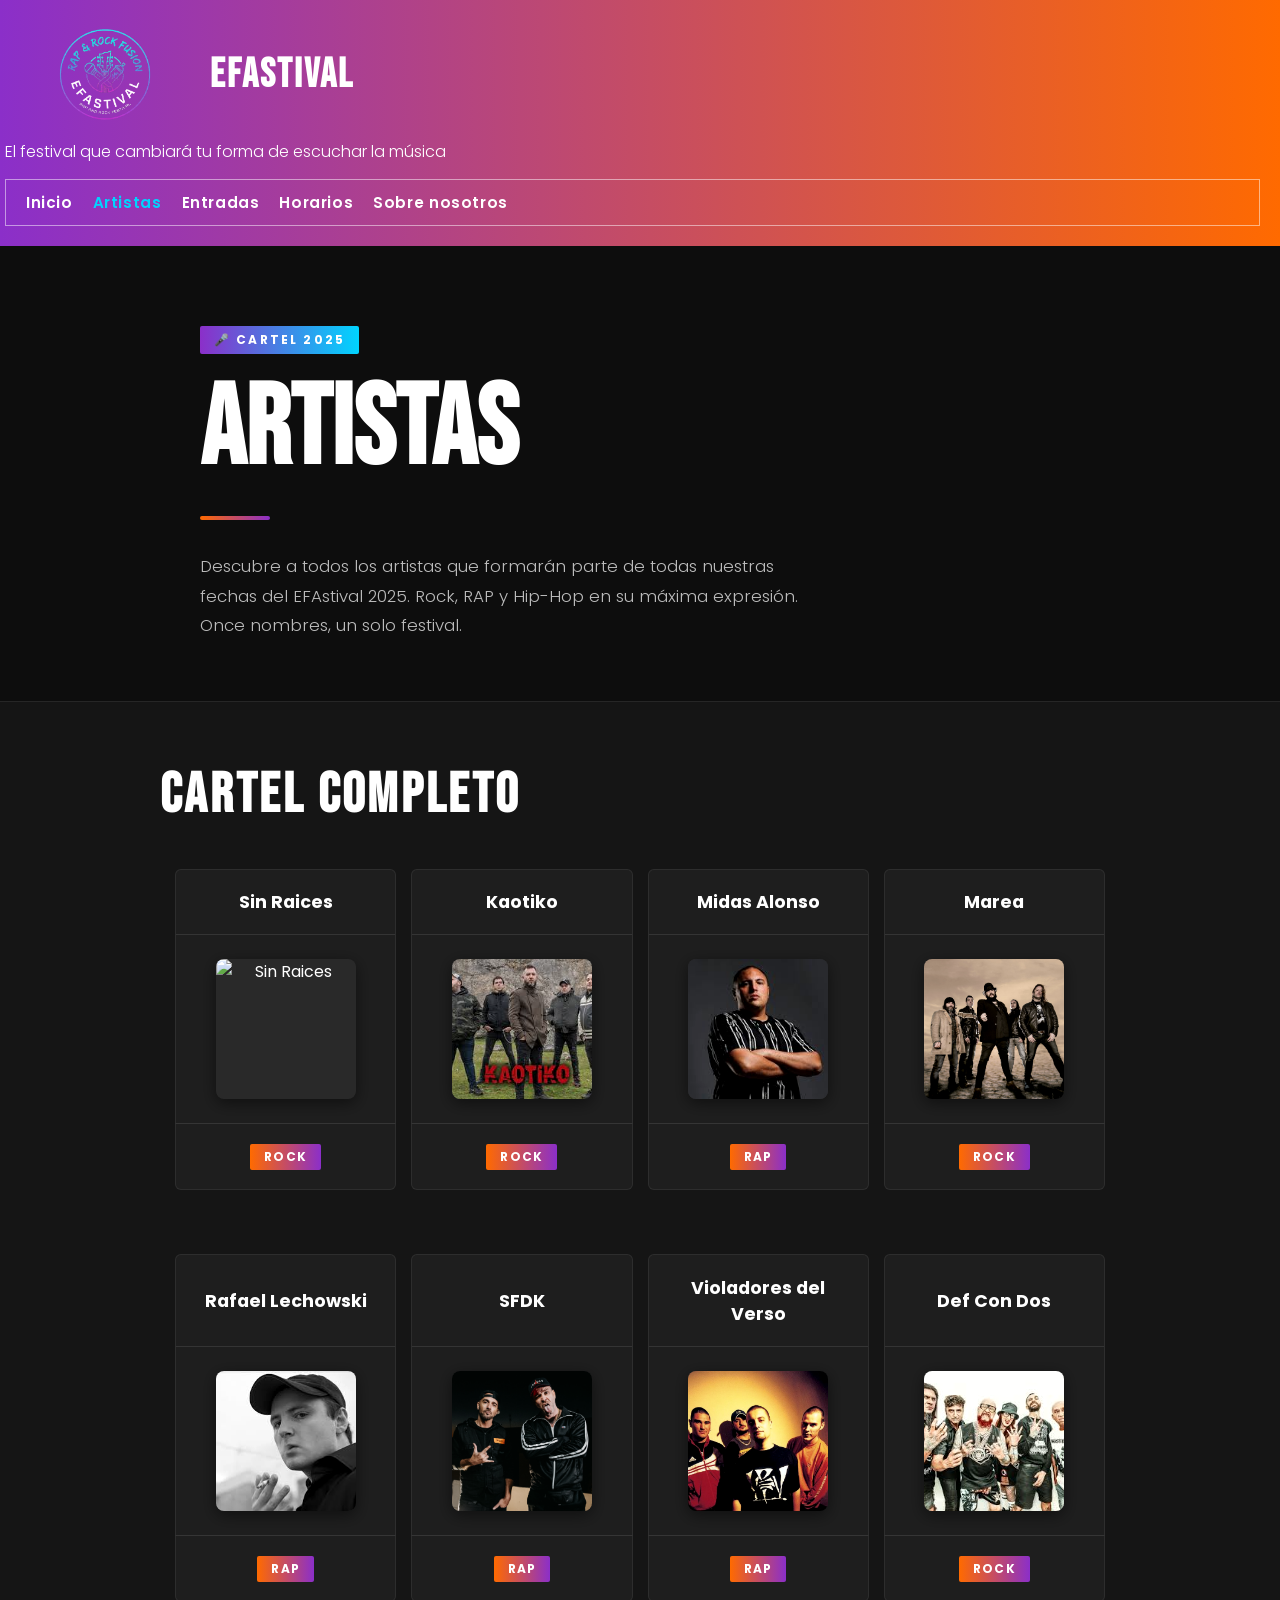
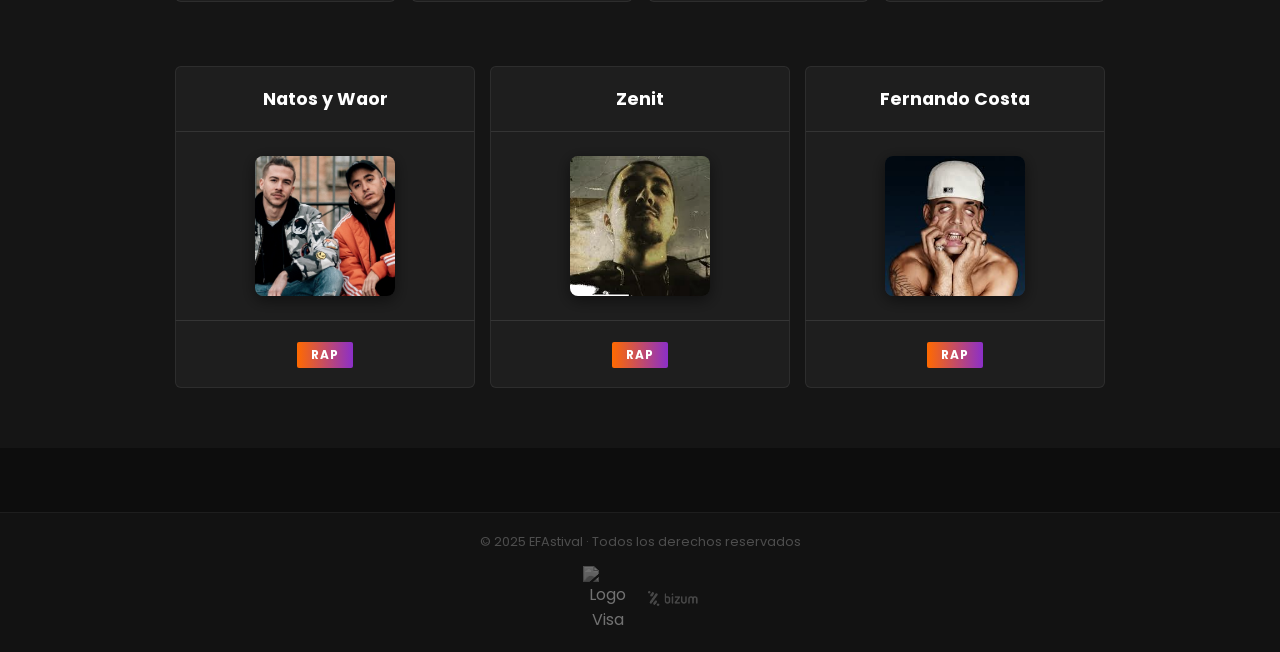
==== commit 8c7bf3da: "añado la venta de entradas" ====
--- a/artistas.html
+++ b/artistas.html
@@ -84,7 +84,7 @@
                             <td><span class="artista-genero">RAP</span></td>
                             <td><span class="artista-genero">RAP</span></td>
                             <td><span class="artista-genero">RAP</span></td>
-                            <td><span class="artista-genero">RAP</span></td>
+                            <td><span class="artista-genero">ROCK</span></td>
                         </tr>
                     </tbody>
                 </table>
@@ -104,7 +104,7 @@
                         <tr class="fila-generos">
                             <td><span class="artista-genero">RAP</span></td>
                             <td><span class="artista-genero">RAP</span></td>
-                            <td><span class="artista-genero">Rock</span></td>
+                            <td><span class="artista-genero">RAP</span></td>
                         </tr>
                     </tbody>
                 </table>
@@ -115,10 +115,12 @@
 
     <!-- FOOTER -->
     <footer id="piePagina">
-        <p id="copyright">© 2025 EFAstival · Todos los derechos reservados</p>
+    <p id="copyright">© 2025 EFAstival · Todos los derechos reservados</p>
+    <div id="logosPago">
         <img id="imgVisa" src="img/visa.png" alt="Logo Visa" />
         <img id="imgBizum" src="img/Bizum.png" alt="Logo Bizum" />
-    </footer>
+    </div>
+</footer>
 
 </body> 
 </html>
--- a/Css/styles-global.css
+++ b/Css/styles-global.css
@@ -120,14 +120,34 @@
 }
  
 /* Logos de pago */
+
+ 
+/* ── FOOTER ── */
+
+#piePagina {
+    text-align: center;
+    padding: 20px;
+    border-top: 1px solid rgba(255, 255, 255, 0.05);
+    background: rgba(255, 255, 255, 0.02);
+    margin-top: 4rem;
+    /* Eliminamos margin-right: auto para evitar que el footer se desplace a un lado */
+}
+
+#copyright {
+    font-size: 0.8rem;
+    color: rgba(255, 255, 255, 0.25);
+    margin-bottom: 15px; /* Un poco de espacio antes de los logos */
+}
+
+/* Nuevo contenedor con Flexbox para centrar y alinear verticalmente */
 #logosPago {
     display: flex;
-    gap: 12px;
-    align-items: center;
-    margin-right: auto;
-    margin-top: 1rem;
+    justify-content: center; /* Centra los logos horizontalmente en el footer */
+    align-items: center;     /* Alinea los centros de Bizum y Visa verticalmente */
+    gap: 15px;               /* Separa un logo del otro uniformemente */
 }
- 
+
+/* Logos de pago */
 #imgVisa,
 #imgBizum {
     width: 50px;
@@ -136,7 +156,7 @@
     filter: grayscale(100%);
     transition: opacity 0.3s, filter 0.3s;
 }
- 
+
 #imgVisa:hover,
 #imgBizum:hover {
     opacity: 0.9;
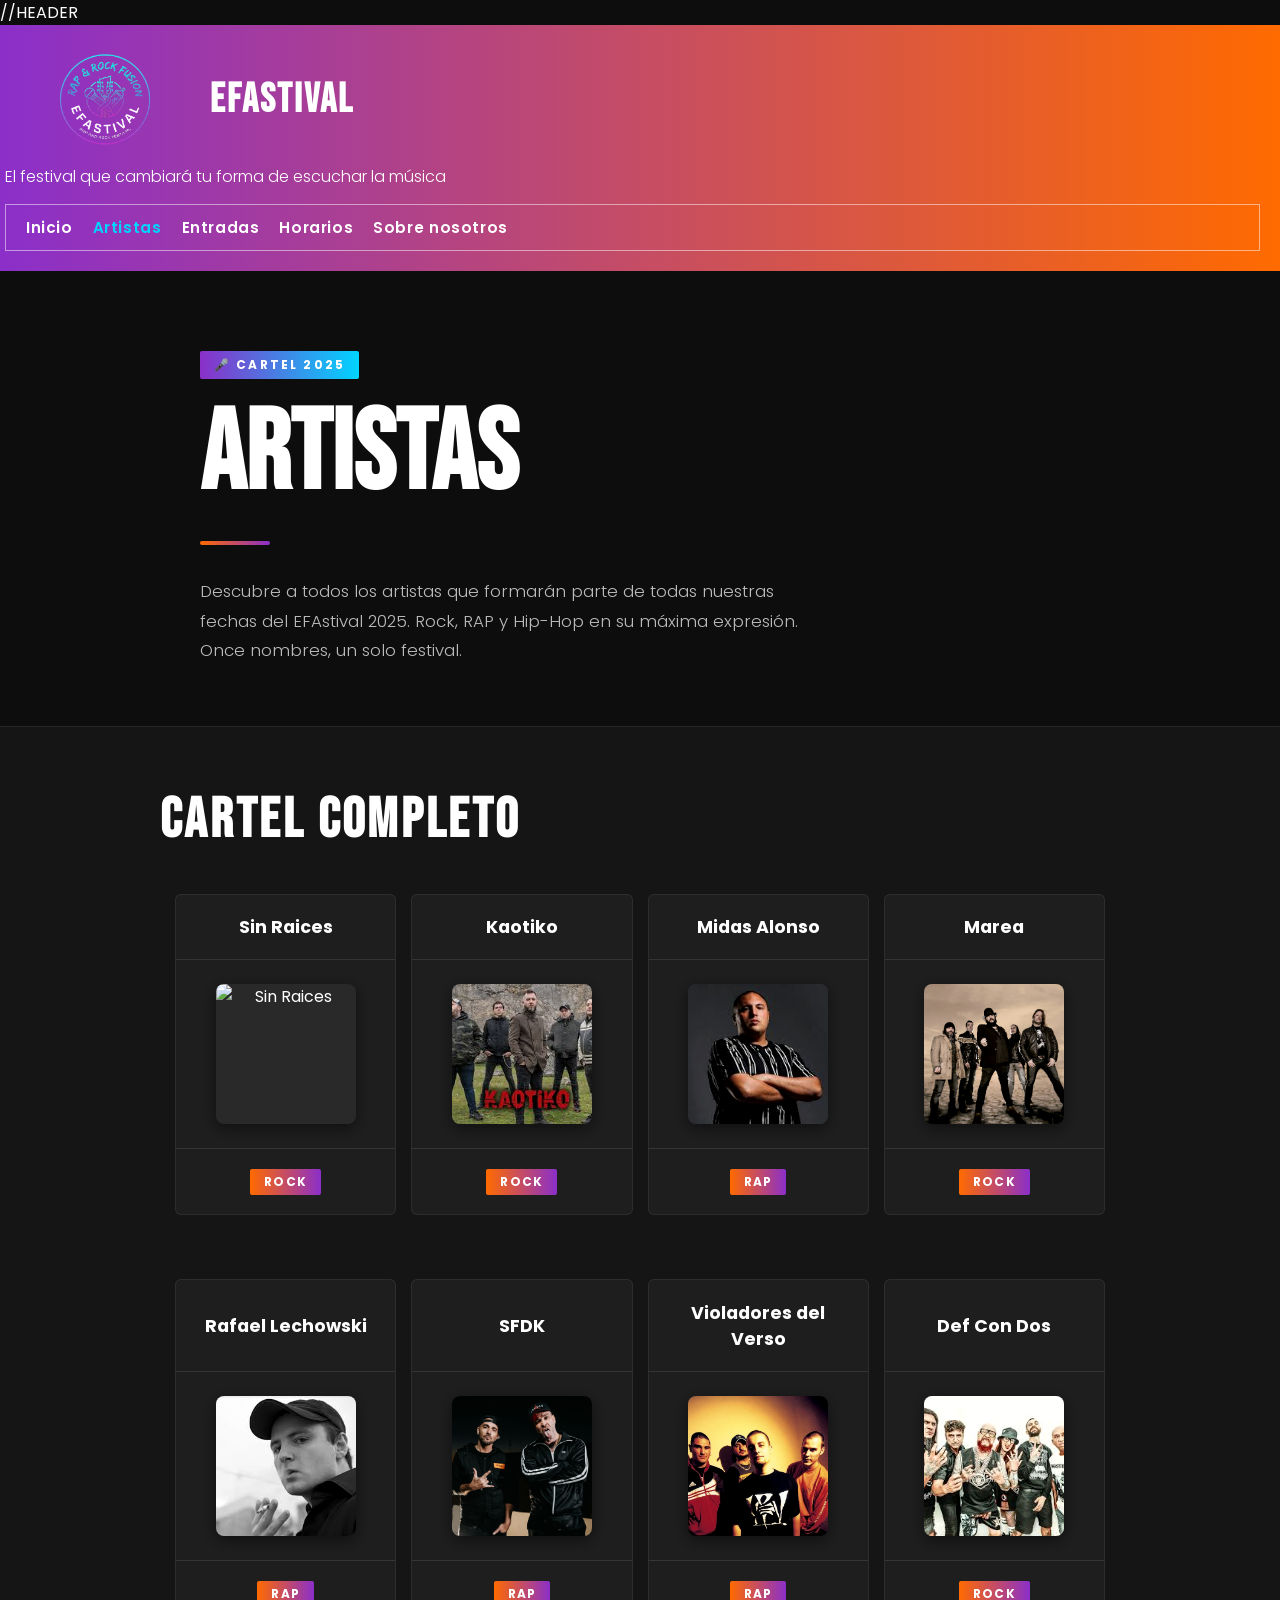
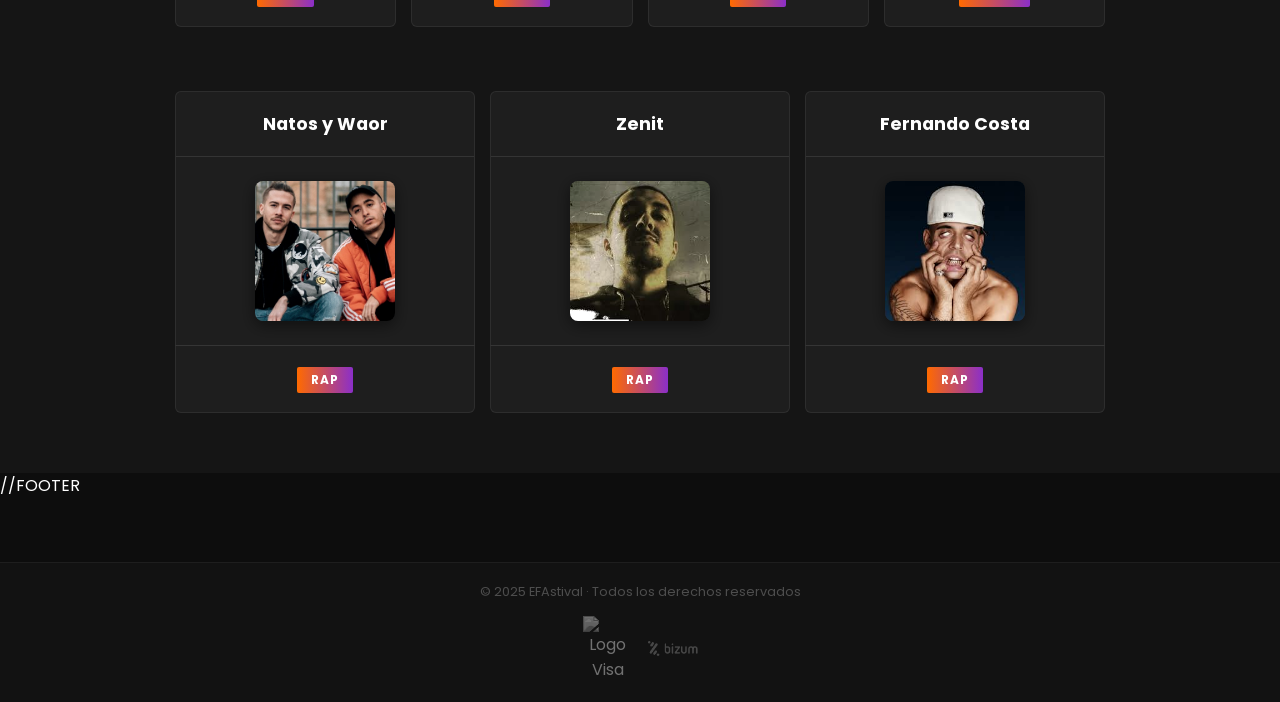
==== commit 85487ea5: "Coloco botones en compra entradas y modifico comentarios" ====
--- a/artistas.html
+++ b/artistas.html
@@ -10,7 +10,7 @@
 </head>
 <body id="cuerpo">
 
-    <!-- HEADER -->
+     //HEADER
     <header id="cabecera">
         <div id="cabeceraTop">
             <img id="imgLogo" src="img/Gemini_Generated_Image_ssu0tbssu0tbssu0-removebg-preview.png" alt="Logo Efastival" />
@@ -113,7 +113,7 @@
         </div>
     </article>
 
-    <!-- FOOTER -->
+    //FOOTER
     <footer id="piePagina">
     <p id="copyright">© 2025 EFAstival · Todos los derechos reservados</p>
     <div id="logosPago">
--- a/Css/styles-global.css
+++ b/Css/styles-global.css
@@ -1,8 +1,3 @@
-/* ============================================
-   EFASTIVAL — styles-global.css
-   Estilos compartidos por todas las páginas
-   ============================================ */
- 
 /* ── VARIABLES ── */
 :root {
     --purple: #8b2fc9;
@@ -10,14 +5,14 @@
     --orange: #ff6a00;
     --white: #ffffff;
 }
- 
+
 /* ── RESET ── */
 * {
     margin: 0;
     padding: 0;
     box-sizing: border-box;
 }
- 
+
 /* ── BODY ── */
 #cuerpo {
     font-family: 'Poppins', sans-serif;
@@ -25,56 +20,53 @@
     color: var(--white);
     overflow-x: hidden;
 }
- 
+
 /* ── HEADER ── */
 #cabecera {
     display: flex;
     flex-direction: column;
     padding: 20px 20px 20px 5px;
-    background: linear-gradient(270deg, #8b2fc9, #00d4ff, #ff6a00, #8b2fc9);
+    background: linear-gradient(270deg, var(--purple), var(--cyan), var(--orange), var(--purple));
     background-size: 300% 300%;
     animation: gradiente 15s ease infinite;
 }
- 
+
 #cabeceraTop {
     display: flex;
     align-items: center;
     gap: 5px;
 }
- 
+
 #imgLogo {
     width: 200px;
     height: auto;
 }
- 
+
 #TituloPrincipal {
     font-family: 'Bebas Neue', cursive;
     font-size: 2.5rem;
-    margin: 0;
     letter-spacing: 0.05em;
 }
- 
+
 #subtituloHeader {
     margin-top: 10px;
     font-size: 1rem;
     font-weight: 300;
 }
- 
+
 /* ── NAV ── */
 #navegacion {
     margin-top: 15px;
     border: 1px solid rgba(255, 255, 255, 0.5);
     padding: 10px 20px;
 }
- 
+
 #menuNav {
     list-style: none;
-    margin: 0;
-    padding: 0;
     display: flex;
     gap: 20px;
 }
- 
+
 #navInicio a,
 #navArtistas a,
 #navEntradas a,
@@ -87,7 +79,7 @@
     letter-spacing: 0.04em;
     transition: opacity 0.2s;
 }
- 
+
 #navInicio a:hover,
 #navArtistas a:hover,
 #navEntradas a:hover,
@@ -95,59 +87,34 @@
 #navSobreNosotros a:hover {
     opacity: 0.75;
 }
- 
+
 /* Enlace activo en nav */
 .nav-activo {
     color: var(--cyan) !important;
 }
- 
+
 /* ── FOOTER ── */
-
 #piePagina {
     text-align: center;
     padding: 20px;
     border-top: 1px solid rgba(255, 255, 255, 0.05);
     background: rgba(255, 255, 255, 0.02);
     margin-top: 4rem;
-    margin-right: auto;
-}
-
-
- 
-#copyright {
-    font-size: 0.8rem;
-    color: rgba(255, 255, 255, 0.25);
-}
- 
-/* Logos de pago */
-
- 
-/* ── FOOTER ── */
-
-#piePagina {
-    text-align: center;
-    padding: 20px;
-    border-top: 1px solid rgba(255, 255, 255, 0.05);
-    background: rgba(255, 255, 255, 0.02);
-    margin-top: 4rem;
-    /* Eliminamos margin-right: auto para evitar que el footer se desplace a un lado */
 }
 
 #copyright {
     font-size: 0.8rem;
     color: rgba(255, 255, 255, 0.25);
-    margin-bottom: 15px; /* Un poco de espacio antes de los logos */
+    margin-bottom: 15px;
 }
 
-/* Nuevo contenedor con Flexbox para centrar y alinear verticalmente */
 #logosPago {
     display: flex;
-    justify-content: center; /* Centra los logos horizontalmente en el footer */
-    align-items: center;     /* Alinea los centros de Bizum y Visa verticalmente */
-    gap: 15px;               /* Separa un logo del otro uniformemente */
+    justify-content: center;
+    align-items: center;
+    gap: 15px;
 }
 
-/* Logos de pago */
 #imgVisa,
 #imgBizum {
     width: 50px;
@@ -162,33 +129,33 @@
     opacity: 0.9;
     filter: grayscale(0%);
 }
- 
+
 /* ── ANIMACIONES ── */
 @keyframes gradiente {
     0%   { background-position: 0% 50%; }
     50%  { background-position: 100% 50%; }
     100% { background-position: 0% 50%; }
 }
- 
+
 @keyframes slideUp {
     from { opacity: 0; transform: translateY(28px); }
     to   { opacity: 1; transform: translateY(0); }
 }
- 
+
 @keyframes expandLine {
     from { width: 0; opacity: 0; }
     to   { width: 70px; opacity: 1; }
 }
- 
+
 @keyframes fadeIn {
     from { opacity: 0; }
     to   { opacity: 1; }
 }
- 
+
 /* ── RESPONSIVE GLOBAL ── */
 @media (max-width: 600px) {
     #menuNav {
         flex-wrap: wrap;
         gap: 12px;
     }
-}
+}
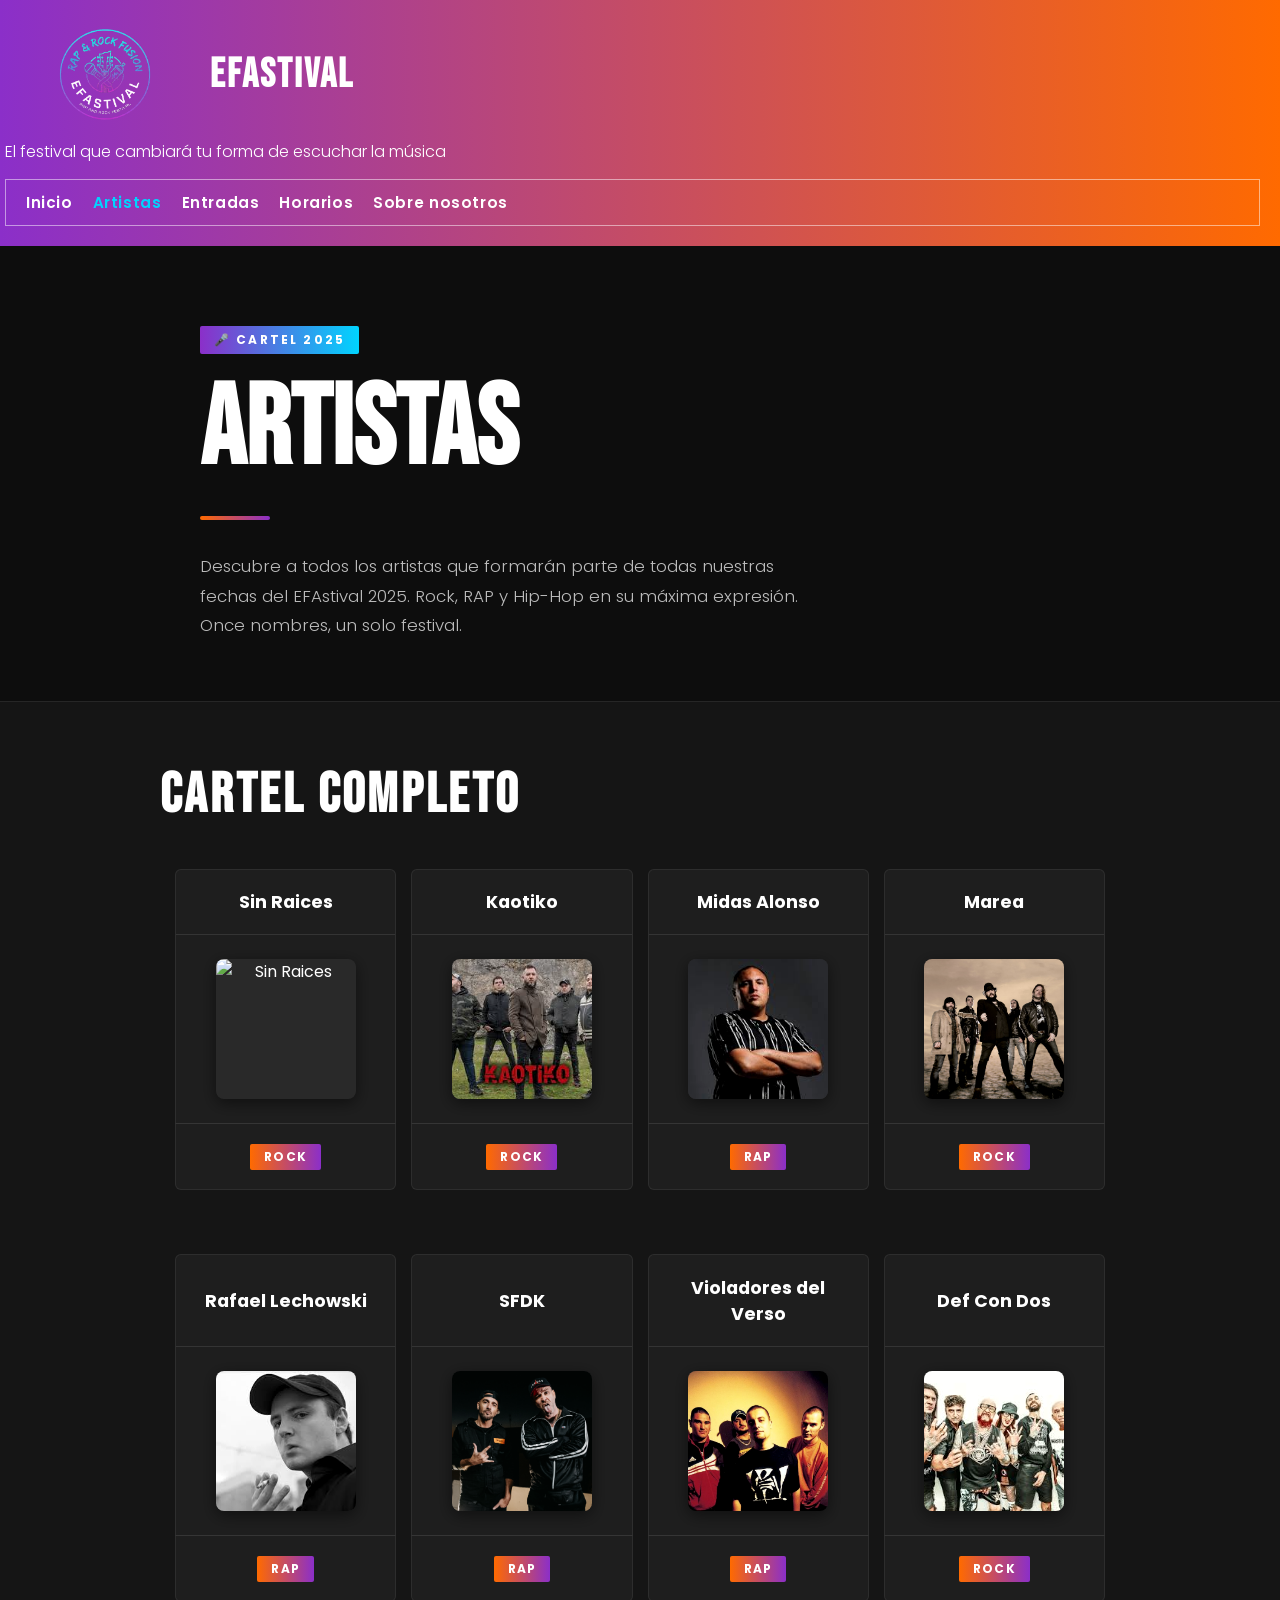
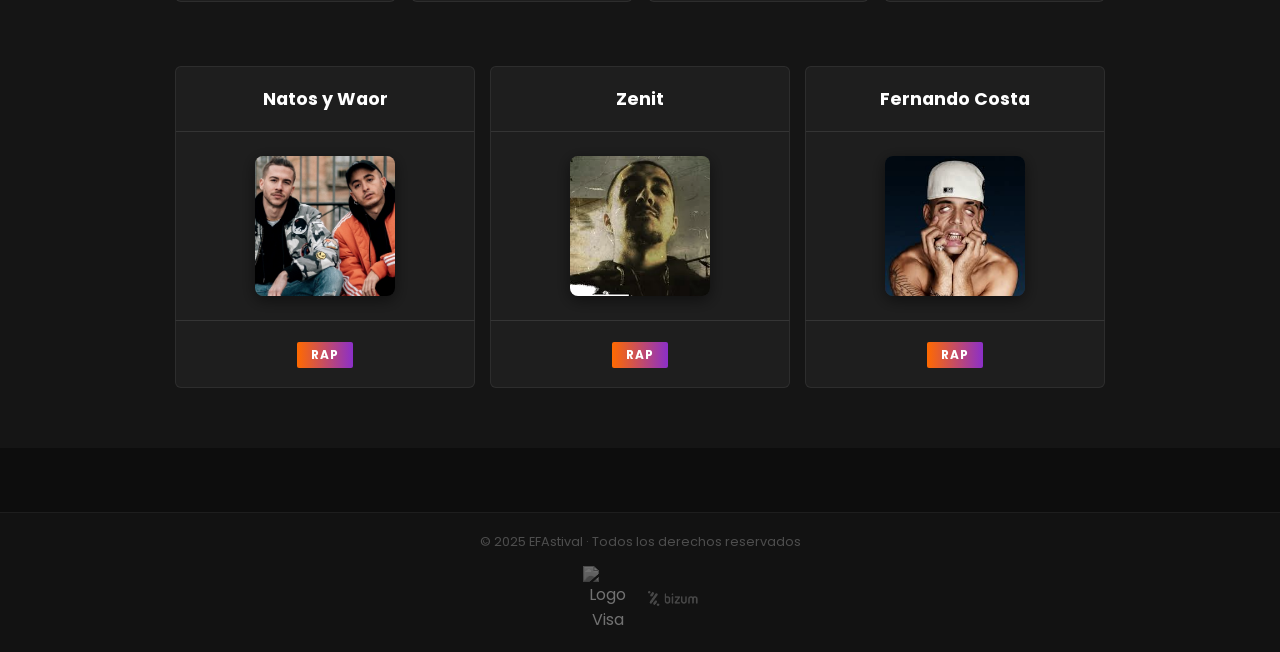
==== commit 2c18464d: "Vuelvo a cambiar los comentarios :(" ====
--- a/artistas.html
+++ b/artistas.html
@@ -10,7 +10,7 @@
 </head>
 <body id="cuerpo">
 
-     //HEADER
+     <!-- HEADER -->
     <header id="cabecera">
         <div id="cabeceraTop">
             <img id="imgLogo" src="img/Gemini_Generated_Image_ssu0tbssu0tbssu0-removebg-preview.png" alt="Logo Efastival" />
@@ -113,7 +113,7 @@
         </div>
     </article>
 
-    //FOOTER
+   <!-- FOOTER -->
     <footer id="piePagina">
     <p id="copyright">© 2025 EFAstival · Todos los derechos reservados</p>
     <div id="logosPago">
